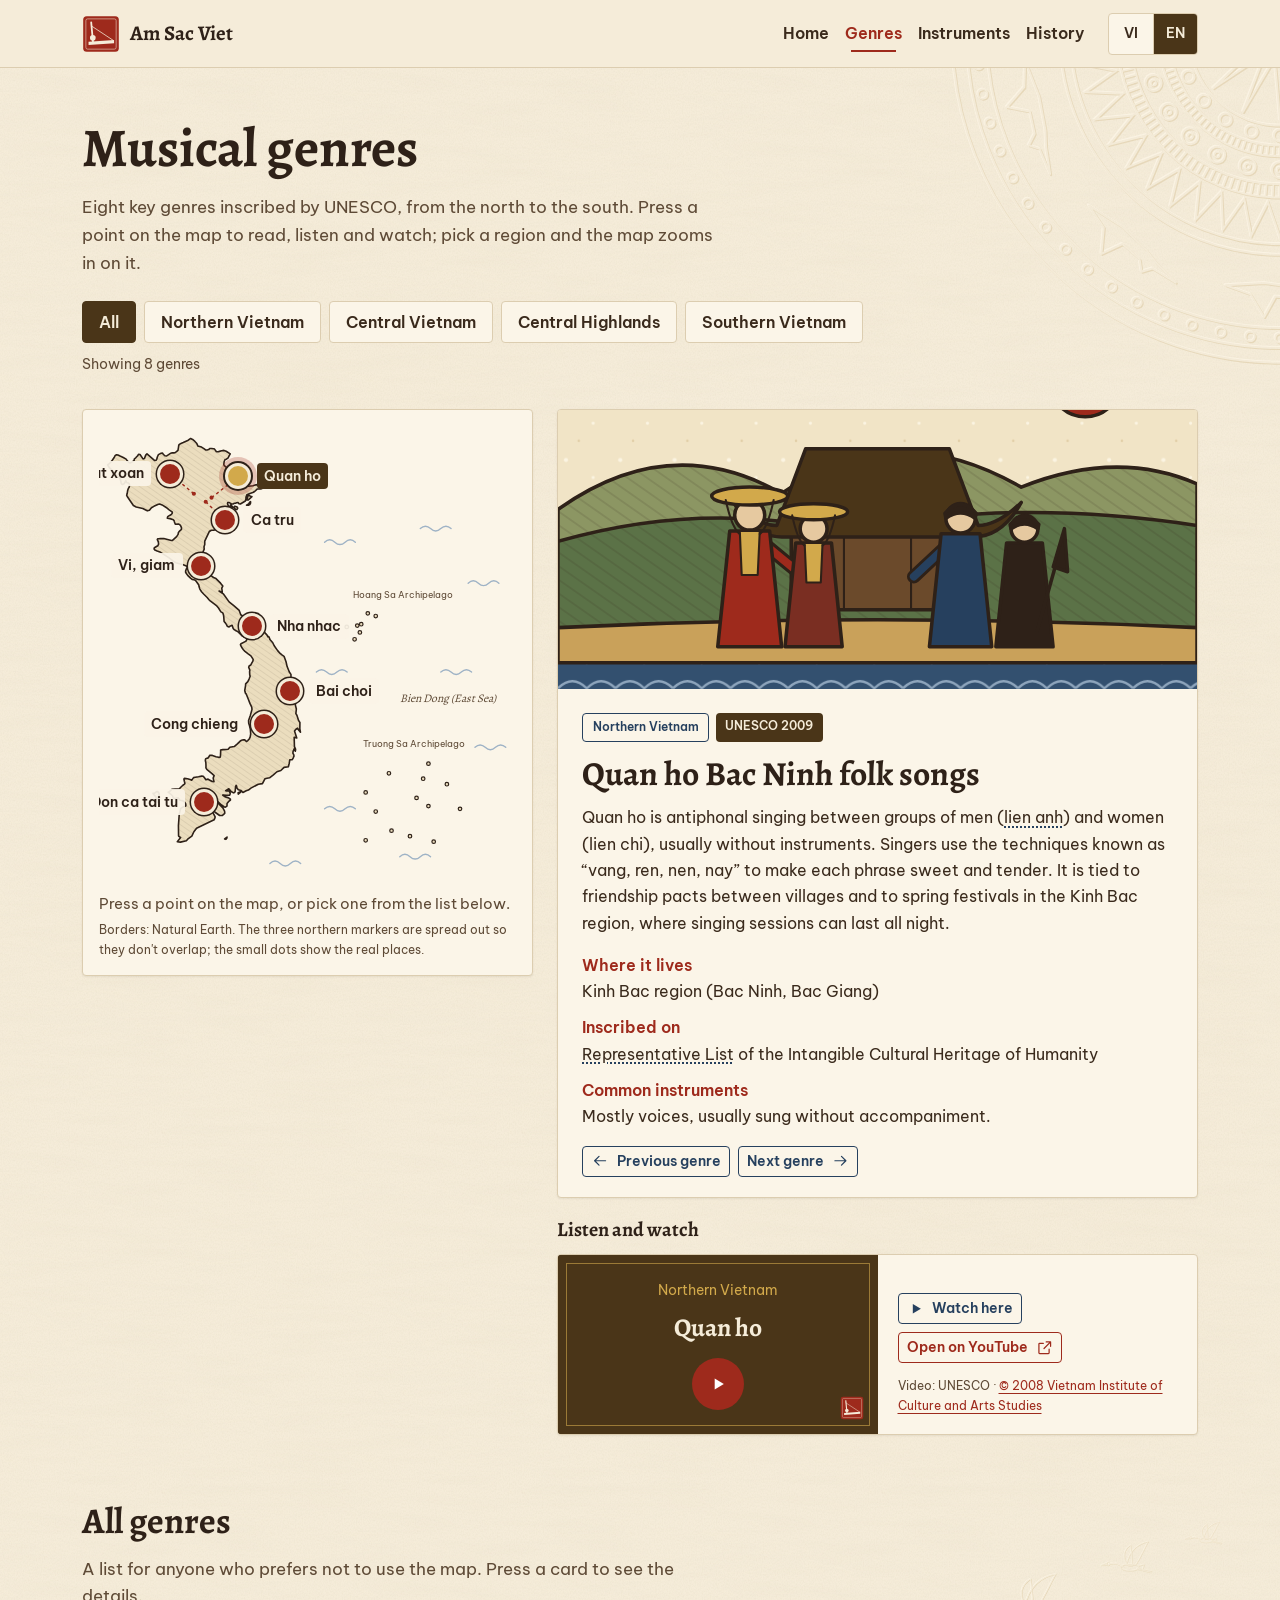
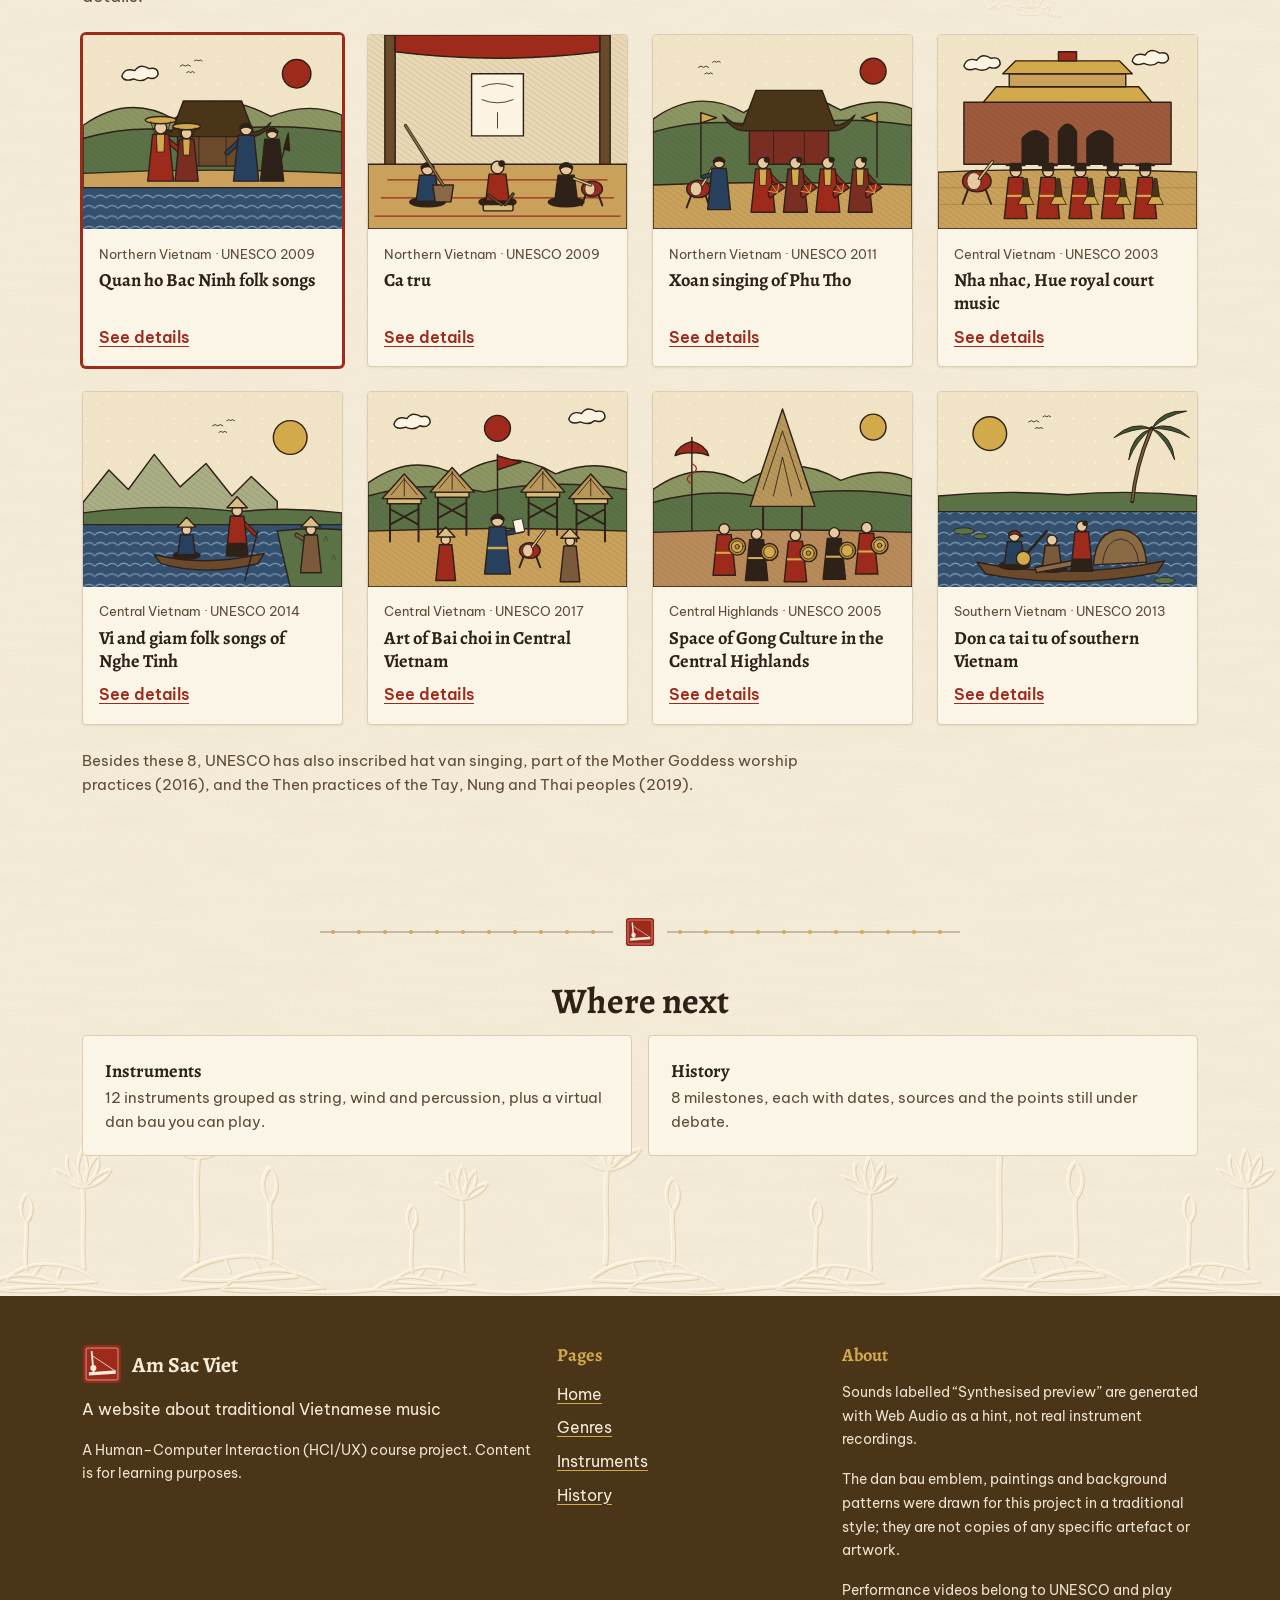
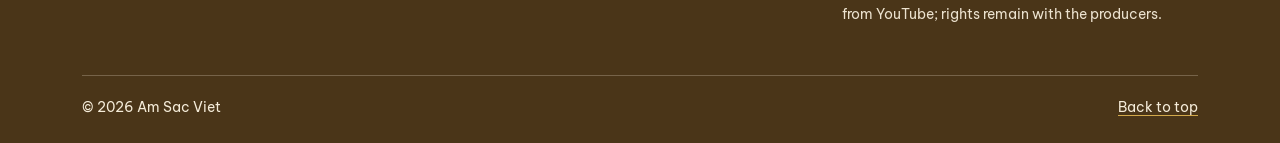
==== Website-AmSacViet/genres.html @ 3f8222dd "Chọn Âm Sắc Việt làm website chính thức - Website-AmSacViet/: 4 trang (Trang chủ, Loại hình, Nhạc cụ" ====
<!doctype html>
<html lang="vi">
<head>
  <meta charset="utf-8">
  <meta name="viewport" content="width=device-width, initial-scale=1">
  <title data-i18n="genres.meta.title">Loại hình âm nhạc | Âm Sắc Việt</title>
  <meta name="description" data-i18n-content="genres.meta.desc"
        content="Bản đồ 8 loại hình âm nhạc truyền thống Việt Nam được UNESCO ghi danh, kèm mô tả, âm thanh và video biểu diễn.">
  <link rel="icon" href="images/favicon.svg" type="image/svg+xml">

  <link rel="stylesheet" href="vendor/bootstrap/css/bootstrap.min.css">
  <link rel="stylesheet" href="css/style.css">
  <script>document.documentElement.className += " js";</script>

  <script defer src="vendor/bootstrap/js/bootstrap.bundle.min.js"></script>
  <script defer src="js/i18n.js"></script>
  <script defer src="js/data.js"></script>
  <script defer src="js/map-data.js"></script>
  <script defer src="js/common.js"></script>
  <script defer src="js/genres.js"></script>
</head>
<body data-page="genres" id="top">

  <div id="site-header"></div>

  <main id="main" tabindex="-1">

    <!-- Đầu trang -->
    <section class="page-head has-deco" aria-labelledby="genres-title">
      <!-- Hoa văn: vòng trống đồng lấp ló góc phải, ba con hạc bên trái -->
      <div class="sec-deco" aria-hidden="true">
        <img class="deco-drum deco-drum-head" src="images/motifs/vong-trong-dong.svg" alt="">
      </div>
      <div class="container">
        <h1 id="genres-title" class="page-title" data-i18n="genres.title">Các loại hình âm nhạc</h1>
        <p class="section-lead" data-i18n="genres.lead">Tám loại hình tiêu biểu đã được UNESCO ghi danh, từ Bắc Bộ vào Nam Bộ. Bấm vào một điểm trên bản đồ để đọc, nghe và xem biểu diễn; chọn một vùng để bản đồ phóng tới vùng đó.</p>

        <!-- Nút lọc theo vùng (genres.js gắn sự kiện) -->
        <div class="filter-bar" role="group" aria-label="Lọc theo vùng" data-i18n-aria-label="genres.filter.label">
          <button type="button" class="filter-btn" data-region="all" aria-pressed="true" data-i18n="genres.filter.all">Tất cả</button>
          <button type="button" class="filter-btn" data-region="north" aria-pressed="false" data-i18n="region.north">Bắc Bộ</button>
          <button type="button" class="filter-btn" data-region="central" aria-pressed="false" data-i18n="region.central">Trung Bộ</button>
          <button type="button" class="filter-btn" data-region="highlands" aria-pressed="false" data-i18n="region.highlands">Tây Nguyên</button>
          <button type="button" class="filter-btn" data-region="south" aria-pressed="false" data-i18n="region.south">Nam Bộ</button>
        </div>
        <p class="filter-count" id="filterCount" aria-live="polite"></p>
        <p class="visually-hidden" id="genreLive" aria-live="polite"></p>
      </div>
    </section>

    <!-- Bản đồ + khung chi tiết -->
    <section class="section pt-0">
      <div class="container">
        <div class="row g-4 align-items-start">
          <div class="col-lg-5">
            <div class="asv-card map-card">
              <!-- genres.js vẽ bản đồ (SVG) và các nút đánh dấu vào đây -->
              <div class="map-wrap" id="mapWrap"></div>
              <p class="map-hint" data-i18n="genres.map.hint">Bấm vào một điểm trên bản đồ, hoặc chọn trong danh sách bên dưới.</p>
              <p class="map-source" data-i18n="genres.map.source">Đường biên: Natural Earth. Bản đồ minh họa, không đúng tỉ lệ ở các điểm đánh dấu phía Bắc.</p>
            </div>
          </div>
          <div class="col-lg-7">
            <!-- Khung chi tiết: đổi theo điểm đang chọn -->
            <article class="asv-card genre-panel" id="genrePanel" tabindex="-1"></article>
            <div class="genre-media" id="genreMedia"></div>
          </div>
        </div>
      </div>
    </section>

    <!-- Danh sách thẻ (cho người không dùng bản đồ) -->
    <section class="section pt-0 has-deco" aria-labelledby="list-title">
      <div class="sec-deco" aria-hidden="true">
        <img class="deco-hac deco-l1" src="images/motifs/hac.svg" alt="">
        <img class="deco-hac deco-l2" src="images/motifs/hac.svg" alt="">
        <img class="deco-hac deco-l3" src="images/motifs/hac.svg" alt="">
      </div>
      <div class="container">
        <h2 id="list-title" class="section-title" data-i18n="genres.list.title">Tất cả loại hình</h2>
        <p class="section-lead mb-4" data-i18n="genres.list.lead">Danh sách dành cho bạn không muốn dùng bản đồ. Bấm vào một thẻ để xem chi tiết.</p>
        <div class="row g-4" id="genreList"></div>
        <p class="genres-more" data-i18n="genres.more">Ngoài 8 loại hình này, UNESCO còn ghi danh hát văn trong Thực hành tín ngưỡng thờ Mẫu Tam phủ (2016) và Thực hành Then của người Tày, Nùng, Thái (2019).</p>
      </div>
    </section>

    <!-- Xem tiếp -->
    <section id="explore-next" data-next="instruments,history"></section>
  </main>

  <div id="site-footer"></div>

  <noscript>
    <p class="container py-3" style="color:#9E2A1C">Trang cần bật JavaScript để hiện bản đồ, phát âm thanh và đổi ngôn ngữ. / Please enable JavaScript to see the map, play sounds and switch languages.</p>
  </noscript>
</body>
</html>
---- Website-AmSacViet/css/style.css ----
/* style.css: Giao diện chung "Âm Sắc Việt"
   Nạp SAU bootstrap.min.css để ghi đè biến của Bootstrap.
   Mục lục: 1 Font · 2 Biến màu · 3 Nền tảng · 4 Nút · 5 Navbar
            6 Biểu tượng đàn bầu · 7 Khối chung · 8 Trang chủ · 9 Footer
            10 Trình phát & thông báo · 11 Ô giữ chỗ ảnh · 11b Màn hình chào
            11c Thẻ video · 12 Chuyển động */

/* Font (file trong fonts/, có font dự phòng) */
@font-face {
  font-family: "Be Vietnam Pro";
  src: url("../fonts/BeVietnamPro-Regular.ttf") format("truetype");
  font-weight: 400;
  font-style: normal;
  font-display: swap;
}
@font-face {
  font-family: "Be Vietnam Pro";
  src: url("../fonts/BeVietnamPro-SemiBold.ttf") format("truetype");
  font-weight: 600;
  font-style: normal;
  font-display: swap;
}
@font-face {
  font-family: "Alegreya";
  src: url("../fonts/Alegreya-Variable.ttf") format("truetype");
  font-weight: 400 900;
  font-style: normal;
  font-display: swap;
}

/* Biến màu & biến Bootstrap */
:root {
  /* Bảng màu dự án */
  --asv-paper: #F5ECD9;     /* nền giấy dó */
  --asv-card: #FBF5E8;      /* nền thẻ */
  --asv-text: #3A2A1C;      /* chữ nâu */
  --asv-heading: #2E2118;   /* tiêu đề */
  --asv-son: #9E2A1C;       /* nhấn đỏ son */
  --asv-gold: #D2A94B;      /* vàng đồng, chỉ dùng trang trí hoặc chữ trên nền tối */
  --asv-drum: #4A3518;      /* nâu trống */
  --asv-cham: #26405E;      /* phụ xanh chàm */
  --asv-border: #DCCDB0;    /* viền */
  --asv-muted: #5E4A36;     /* chữ phụ (tương phản 7:1 trên nền giấy) */
  --asv-son-dark: #7F2116;  /* đỏ son khi rê chuột */

  --asv-font-body: "Be Vietnam Pro", "Segoe UI", Roboto, Arial, sans-serif;
  --asv-font-heading: "Alegreya", Georgia, "Times New Roman", serif;
  --asv-radius: 4px;
  --asv-shadow: 0 1px 2px rgba(46, 33, 24, 0.08);

  /* Ghi đè biến Bootstrap 5.3 */
  --bs-body-bg: var(--asv-paper);
  --bs-body-color: var(--asv-text);
  --bs-body-font-family: var(--asv-font-body);
  --bs-body-line-height: 1.65;
  --bs-heading-color: var(--asv-heading);
  --bs-emphasis-color: var(--asv-heading);
  --bs-secondary-color: var(--asv-muted);
  --bs-link-color: var(--asv-son);
  --bs-link-color-rgb: 158, 42, 28;
  --bs-link-hover-color: var(--asv-son-dark);
  --bs-link-hover-color-rgb: 127, 33, 22;
  --bs-border-color: var(--asv-border);
  --bs-border-radius: var(--asv-radius);
  --bs-border-radius-sm: var(--asv-radius);
  --bs-border-radius-lg: var(--asv-radius);
  --bs-focus-ring-color: rgba(38, 64, 94, 0.45);
}

/* Nền tảng */
body {
  /* Nền giấy dó: màu giấy + vân sợi rất nhạt (images/motifs/giay-do.svg) */
  background: var(--asv-paper) url("../images/motifs/giay-do.svg") repeat;
  color: var(--asv-text);
  font-family: var(--asv-font-body);
  -webkit-font-smoothing: antialiased;
}

/* Nền be điểm xuyết họa tiết chạm nổi (hạc, sen, nốt nhạc, đàn) cho các trang con.
   Dùng: <body class="page-motif"> cho các trang con. Trang chủ có hoa văn riêng (mục 11d). */
.page-motif {
  background-color: var(--asv-paper);
  background-image: url("../images/motifs/hoa-van-nen.svg"), url("../images/motifs/giay-do.svg");
  background-size: 560px 560px, auto;
  background-repeat: repeat;
}

h1, h2, h3, h4, .display-title, .section-title {
  text-wrap: balance; /* chia dòng tiêu đề cho đều, tránh một chữ rơi xuống dòng riêng */
  font-family: var(--asv-font-heading);
  color: var(--asv-heading);
  font-weight: 700;
  line-height: 1.2;
}

a { color: var(--asv-son); text-underline-offset: 3px; }
a:hover { color: var(--asv-son-dark); }

/* Viền focus rõ ràng cho người dùng bàn phím */
:focus-visible {
  outline: 3px solid var(--asv-cham);
  outline-offset: 3px;
  box-shadow: none;
}

main:focus { outline: none; }

.skip-link {
  position: absolute;
  left: 16px;
  top: -60px;
  z-index: 2000;
  background: var(--asv-cham);
  color: #fff;
  padding: 10px 16px;
  border-radius: var(--asv-radius);
  text-decoration: none;
  transition: top 0.15s;
}
.skip-link:focus { top: 12px; color: #fff; }

.icon { width: 1.25em; height: 1.25em; flex: none; vertical-align: -0.25em; }

/* Đánh dấu chỗ cần kiểm chứng (tắt bằng showVerifyMarks trong data.js) */
mark.verify {
  background: #FFE08A;
  color: #3A2A1C;
  padding: 0 4px;
  border-radius: 2px;
  font-size: 0.85em;
  white-space: nowrap;
}

/* Nút */
.btn {
  --bs-btn-border-radius: var(--asv-radius);
  --bs-btn-font-weight: 600;
  display: inline-flex;
  align-items: center;
  justify-content: center;
  gap: 0.5rem;
}
.btn-son {
  --bs-btn-color: #fff;
  --bs-btn-bg: var(--asv-son);
  --bs-btn-border-color: var(--asv-son);
  --bs-btn-hover-color: #fff;
  --bs-btn-hover-bg: var(--asv-son-dark);
  --bs-btn-hover-border-color: var(--asv-son-dark);
  --bs-btn-active-color: #fff;
  --bs-btn-active-bg: var(--asv-son-dark);
  --bs-btn-active-border-color: var(--asv-son-dark);
  --bs-btn-focus-shadow-rgb: 38, 64, 94;
}
.btn-outline-son {
  --bs-btn-color: var(--asv-son);
  --bs-btn-bg: transparent;
  --bs-btn-border-color: var(--asv-son);
  --bs-btn-hover-color: #fff;
  --bs-btn-hover-bg: var(--asv-son);
  --bs-btn-hover-border-color: var(--asv-son);
  --bs-btn-active-color: #fff;
  --bs-btn-active-bg: var(--asv-son-dark);
  --bs-btn-active-border-color: var(--asv-son-dark);
}
.btn-outline-cham {
  --bs-btn-color: var(--asv-cham);
  --bs-btn-bg: transparent;
  --bs-btn-border-color: var(--asv-cham);
  --bs-btn-hover-color: #fff;
  --bs-btn-hover-bg: var(--asv-cham);
  --bs-btn-hover-border-color: var(--asv-cham);
  --bs-btn-active-color: #fff;
  --bs-btn-active-bg: var(--asv-cham);
  --bs-btn-active-border-color: var(--asv-cham);
}
/* Nút vàng đồng trên nền nâu trống (tương phản 5.2:1) */
.btn-gold {
  --bs-btn-color: var(--asv-drum);
  --bs-btn-bg: var(--asv-gold);
  --bs-btn-border-color: var(--asv-gold);
  --bs-btn-hover-color: var(--asv-heading);
  --bs-btn-hover-bg: #E0BC66;
  --bs-btn-hover-border-color: #E0BC66;
  --bs-btn-active-color: var(--asv-heading);
  --bs-btn-active-bg: #E0BC66;
  --bs-btn-active-border-color: #E0BC66;
}
.btn-play.is-playing {
  --bs-btn-bg: var(--asv-cham);
  --bs-btn-border-color: var(--asv-cham);
  --bs-btn-hover-bg: #1D3249;
  --bs-btn-hover-border-color: #1D3249;
}
.btn-play-icon { display: inline-flex; }

/* Navbar */
/* Thanh menu đi theo khi cuộn: sticky đặt trên div bọc ngoài (#site-header) vì nó là con trực tiếp của <body> */
#site-header { position: sticky; top: 0; z-index: 1030; }
.site-header {
  background: var(--asv-paper);
  border-bottom: 1px solid var(--asv-border);
}
/* Nhảy tới #id (ví dụ #dan-bau-ao) thì chừa chỗ cho thanh menu, không bị che mất tiêu đề */
html { scroll-padding-top: 84px; }
.site-nav { padding: 0.6rem 0; }

.brand {
  display: inline-flex;
  align-items: center;
  gap: 0.6rem;
  color: var(--asv-heading);
  font-family: var(--asv-font-heading);
  font-weight: 700;
  font-size: 1.3rem;
  text-decoration: none;
  margin-right: auto;
}
.brand:hover { color: var(--asv-son); }
.brand .mt-logo { width: 38px; height: 38px; }

.site-nav .nav-link {
  position: relative;
  color: var(--asv-text);
  font-weight: 600;
  padding: 0.5rem 0.85rem;
}
.site-nav .nav-link:hover { color: var(--asv-son); }
.site-nav .nav-link.active { color: var(--asv-son); }
/* Gạch chân đỏ son cho mục đang xem */
.site-nav .nav-link.active::after {
  content: "";
  position: absolute;
  left: 0.85rem;
  right: 0.85rem;
  bottom: 0.2rem;
  height: 2px;
  background: var(--asv-son);
}

.navbar-toggler {
  border: 1px solid var(--asv-border);
  border-radius: var(--asv-radius);
  padding: 0.4rem 0.55rem;
  margin-left: 0.5rem;
}
.navbar-toggler:focus { box-shadow: none; }

/* Nút VI/EN, luôn hiện cả trên điện thoại */
.lang-switch {
  display: inline-flex;
  border: 1px solid var(--asv-border);
  border-radius: var(--asv-radius);
  overflow: hidden;
  background: var(--asv-card);
}
.lang-btn {
  border: 0;
  background: transparent;
  color: var(--asv-text);
  font-weight: 600;
  font-size: 0.85rem;
  min-width: 44px;
  min-height: 40px;
  padding: 0 0.6rem;
}
.lang-btn + .lang-btn { border-left: 1px solid var(--asv-border); }
.lang-btn:hover { color: var(--asv-son); }
.lang-btn.is-active { background: var(--asv-drum); color: var(--asv-paper); }

@media (max-width: 991.98px) {
  .site-nav .navbar-collapse { padding: 0.5rem 0 0.25rem; }
  .site-nav .nav-link { padding: 0.65rem 0.25rem; }
  .site-nav .nav-link.active::after { left: 0.25rem; right: auto; width: 2.5rem; }
}

/* Biểu tượng đàn bầu (con dấu đỏ son) */
.mt-svg { display: block; overflow: visible; }
.mt-seal { fill: var(--asv-son); }
.mt-seal-line { fill: none; stroke: var(--asv-paper); stroke-width: 1.2; opacity: 0.75; }
.mt-paper { fill: var(--asv-paper); }
.mt-paper-line { fill: none; stroke: var(--asv-paper); stroke-width: 3; stroke-linecap: round; }
.mt-paper-thin { fill: none; stroke: var(--asv-paper); stroke-width: 1.3; stroke-linecap: round; }

/* Dải phân cách: dây đàn có điểm nút + con dấu */
.mt-divider {
  display: flex;
  align-items: center;
  gap: 12px;
  margin: 0 auto 2rem;
  max-width: 640px;
}
.mt-band { flex: 1; height: 14px; }
.mt-line { stroke: var(--asv-drum); stroke-width: 1.2; opacity: 0.45; }
.mt-dot { fill: var(--asv-gold); }
.mt-divider-mark .mt-logo { width: 30px; height: 30px; }

/* Biểu tượng tải: sợi dây rung */
.mt-loader { width: 22px; height: 22px; }
.mt-wave {
  fill: none;
  stroke: var(--asv-gold);
  stroke-width: 2.5;
  stroke-linecap: round;
  transform-box: fill-box;
  transform-origin: center;
  animation: asv-string 0.35s ease-in-out infinite alternate;
}

/* Khối chung */
.section { padding: 4rem 0; }
.section-sm { padding: 2.5rem 0; }

.section-title { font-size: clamp(1.6rem, 3.2vw, 2.25rem); margin-bottom: 0.75rem; }
.section-lead { color: var(--asv-muted); max-width: 40rem; font-size: 1.05rem; }

.asv-card {
  background: var(--asv-card);
  border: 1px solid var(--asv-border);
  border-radius: var(--asv-radius);
  box-shadow: var(--asv-shadow);
}

.badge-family {
  display: inline-block;
  font-size: 0.78rem;
  font-weight: 600;
  padding: 0.2rem 0.6rem;
  border-radius: var(--asv-radius);
  border: 1px solid var(--asv-cham);
  color: var(--asv-cham);
  background: transparent;
}

/* "Xem tiếp" */
.explore-next { padding: 3.5rem 0 4.5rem; }
.next-card {
  display: flex;
  align-items: center;
  gap: 1rem;
  height: 100%;
  padding: 1.25rem 1.4rem;
  background: var(--asv-card);
  border: 1px solid var(--asv-border);
  border-radius: var(--asv-radius);
  color: var(--asv-text);
  text-decoration: none;
  transition: border-color 0.2s, transform 0.2s;
}
.next-card:hover { border-color: var(--asv-son); color: var(--asv-text); }
.next-text { flex: 1; display: flex; flex-direction: column; }
.next-title { font-family: var(--asv-font-heading); font-weight: 700; font-size: 1.15rem; color: var(--asv-heading); }
.next-desc { font-size: 0.92rem; color: var(--asv-muted); }

/* Trang chủ */
/* Hero: bình phong 3 bức tranh → mặt trống chồng lên mép dưới → tiêu đề */
.hero {
  position: relative;
  padding: 2rem 0 clamp(5.5rem, 10vw, 9rem);
  overflow: hidden;
}
.hero-screen {
  display: grid;
  grid-template-columns: repeat(3, 1fr);
  gap: 12px;
}
/* Mỗi tấm tranh có khung gỗ nâu và một đường chỉ vàng bên trong */
.screen-panel {
  position: relative;
  display: flex;
  flex-direction: column;
  margin: 0;
  background: var(--asv-drum);
  border: 6px solid var(--asv-drum);
  border-radius: var(--asv-radius);
}
.screen-panel img {
  display: block;
  width: 100%;
  height: clamp(180px, 24vw, 300px);
  object-fit: cover;
  outline: 1px solid rgba(210, 169, 75, 0.75); /* đường chỉ vàng bên trong khung */
  outline-offset: -5px;
}
/* Bảng tên trên khung tranh: chữ vàng đồng trên nền nâu (5.2:1) */
.screen-panel figcaption {
  order: -1;
  display: flex;
  flex-direction: column;
  align-items: center;
  padding: 0.25rem 0.5rem 0.4rem;
  line-height: 1.3;
  text-align: center;
  min-width: 0;
}
.screen-region {
  font-family: var(--asv-font-heading);
  font-weight: 700;
  font-size: 1.05rem;
  color: var(--asv-gold);
}
.screen-cap { display: flex; flex-direction: column; align-items: center; text-decoration: none; color: inherit; }
.screen-cap:hover .screen-sub, .screen-cap:focus-visible .screen-sub { text-decoration: underline; text-underline-offset: 3px; }
.screen-cap:focus-visible { outline: 3px solid var(--asv-gold); outline-offset: 2px; }
.screen-play {
  position: relative;
  display: block;
  width: 100%;
  padding: 0;
  border: 0;
  background: none;
  cursor: pointer;
}
.screen-play:focus-visible { outline: 3px solid var(--asv-gold); outline-offset: -3px; }
/* Nhãn "Nghe / Dừng" ở góc tranh (common.js tự đổi chữ và biểu tượng theo trình phát) */
.screen-play-badge {
  position: absolute;
  right: 10px;
  bottom: 10px;
  display: inline-flex;
  align-items: center;
  gap: 0.35rem;
  padding: 0.3rem 0.7rem;
  border-radius: var(--asv-radius);
  background: rgba(46, 33, 24, 0.88);
  color: var(--asv-paper);
  font-weight: 600;
  font-size: 0.9rem;
}
.screen-play:hover .screen-play-badge { background: var(--asv-son); }
.screen-play.is-playing .screen-play-badge { background: var(--asv-son); }
.screen-panel:has(.screen-play.is-playing) { box-shadow: 0 0 0 3px var(--asv-son); }
/* Một dòng, quá dài thì cắt bằng "…" để ba khung luôn cao bằng nhau */
.screen-sub {
  max-width: 100%;
  font-size: 0.85rem;
  color: var(--asv-paper);
  white-space: nowrap;
  overflow: hidden;
  text-overflow: ellipsis;
}
@media (max-width: 767.98px) {
  .screen-sub { display: none; } /* màn hình hẹp: chỉ giữ tên miền */
}

.hero-text { text-align: center; margin: 0 auto 1.75rem; }
.hero .display-title { font-size: clamp(2.2rem, 5.2vw, 3.6rem); margin-bottom: 0.75rem; }
.hero .lead { font-size: 1.12rem; color: var(--asv-muted); max-width: 36rem; margin: 0 auto 1.5rem; }
.screen-hint { text-align: center; margin: 0 0 0.75rem; font-size: 0.92rem; color: var(--asv-muted); }

/* Cây đàn bầu nằm ngang ngay dưới bình phong tranh */
.bau-stage {
  position: relative;
  z-index: 2;
  margin-top: 1.5rem;
  text-align: center;
}
.bau-btn {
  display: block;
  width: 100%;
  padding: 0;
  border: 0;
  background: transparent;
  border-radius: var(--asv-radius);
  cursor: pointer;
}
.bau-btn:focus-visible { outline-offset: 4px; }
.bau-art, .bau-svg { display: block; width: 100%; height: auto; overflow: visible; }
.bau-body { fill: var(--asv-drum); stroke: var(--asv-heading); stroke-width: 2.5; stroke-linejoin: round; }
.bau-top { fill: #8A6A44; stroke: var(--asv-heading); stroke-width: 1.5; stroke-linejoin: round; }
.bau-inlay { fill: none; stroke: var(--asv-gold); stroke-width: 2.5; stroke-dasharray: 1 12; stroke-linecap: round; }
.bau-node { fill: var(--asv-gold); stroke: var(--asv-heading); stroke-width: 1; }
.bau-rod-out { fill: none; stroke: var(--asv-heading); stroke-width: 10; stroke-linecap: round; }
.bau-rod { fill: none; stroke: #D9BE84; stroke-width: 5.5; stroke-linecap: round; }
.bau-knob { fill: #D9BE84; stroke: var(--asv-heading); stroke-width: 2; }
.bau-gourd { fill: var(--asv-gold); stroke: var(--asv-heading); stroke-width: 2.5; }
.bau-peg { fill: #8A6A44; stroke: var(--asv-heading); stroke-width: 2; }
.bau-crank { fill: none; stroke: var(--asv-heading); stroke-width: 3; stroke-linecap: round; stroke-linejoin: round; }
/* Dây đàn: giữ độ dày cố định trên mọi màn hình; viền sáng để nổi trên nền tranh */
.bau-string-halo { fill: none; stroke: var(--asv-paper); stroke-width: 6px; vector-effect: non-scaling-stroke; }
.bau-string { fill: none; stroke: var(--asv-heading); stroke-width: 2px; vector-effect: non-scaling-stroke; transition: stroke 0.15s; }
.bau-btn:hover .bau-string, .bau-btn:focus-visible .bau-string { stroke: var(--asv-son); }
/* Vòng tròn ở điểm nút khi gảy */
.bau-touch { fill: none; stroke: var(--asv-son); stroke-width: 3; opacity: 0; }
.bau-touch.is-on { animation: asv-touch 0.9s ease-out forwards; }

.bau-hint {
  margin: 0.6rem 0 0;
  color: var(--asv-muted);
  font-size: 0.95rem;
  display: inline-flex;
  flex-wrap: wrap;
  justify-content: center;
  align-items: center;
  gap: 0.4rem;
}
.bau-hint .icon { color: var(--asv-son); }
.bau-status { color: var(--asv-son); font-weight: 600; }

/* Ba thẻ lớn */
.path-card {
  position: relative;
  height: 100%;
  padding: 2rem 1.75rem 1.75rem;
  display: flex;
  flex-direction: column;
  transition: border-color 0.2s;
}
.path-card:hover, .path-card:focus-within { border-color: var(--asv-son); }
.path-card h3 { font-size: 1.5rem; margin-bottom: 0.5rem; }
.path-card p { color: var(--asv-muted); flex: 1; }
.path-card .path-more {
  flex: none;
  margin: 0;
  font-weight: 600;
  color: var(--asv-son);
  text-decoration: underline;
  text-underline-offset: 3px;
}
/* Cả thẻ bấm được nhờ ::after của link tiêu đề */
.card-link { color: inherit; text-decoration: none; }
.card-link::after { content: ""; position: absolute; inset: 0; }
.card-link:focus-visible { outline: none; }
.path-card:has(.card-link:focus-visible) { outline: 3px solid var(--asv-cham); outline-offset: 3px; }

/* Nghe thử một nhạc cụ */
.today-card { overflow: hidden; }
.today-card .media-frame { height: 100%; min-height: 260px; }
.today-body { padding: 2rem; }
.today-name { font-size: clamp(1.8rem, 4vw, 2.5rem); margin-bottom: 0.25rem; }
.today-gloss { color: var(--asv-muted); font-style: italic; margin-bottom: 0.75rem; }
.today-facts { margin: 1.25rem 0 1.5rem; }
.today-facts dt { font-weight: 600; color: var(--asv-son); }
.today-facts dd { margin-bottom: 0.75rem; }
#todayListen { display: contents; } /* để nút Nghe xếp hàng như các nút khác */

/* Dải mời (nền nâu trống, chữ giấy dó/vàng đồng) */
.cta-band {
  background: var(--asv-drum);
  color: var(--asv-paper);
  border-radius: var(--asv-radius);
  padding: 2.5rem 2rem;
  position: relative;
  overflow: hidden;
}
.cta-band h2 { color: var(--asv-paper); font-size: clamp(1.6rem, 3.5vw, 2.3rem); }
.cta-band p { color: var(--asv-paper); max-width: 34rem; }
.cta-band :focus-visible { outline-color: var(--asv-gold); }

/* Footer */
.site-footer {
  background: var(--asv-drum);
  color: var(--asv-paper);
  padding: 3rem 0 1.5rem;
  margin-top: 0;
}
.site-footer p { color: var(--asv-paper); }
.footer-brand {
  display: flex;
  align-items: center;
  gap: 0.6rem;
  font-family: var(--asv-font-heading);
  font-size: 1.35rem;
  font-weight: 700;
  margin-bottom: 0.75rem;
}
.footer-brand .mt-logo { width: 40px; height: 40px; }
.footer-title {
  font-family: var(--asv-font-heading);
  font-size: 1.15rem;
  font-weight: 700;
  color: var(--asv-gold);
  margin-bottom: 0.9rem;
}
.footer-links { list-style: none; padding: 0; margin: 0; }
.footer-links li { margin-bottom: 0.45rem; }
.site-footer a { color: var(--asv-paper); text-decoration-color: var(--asv-gold); }
.site-footer a:hover { color: var(--asv-gold); }
.site-footer :focus-visible { outline-color: var(--asv-gold); }
.footer-small { font-size: 0.9rem; opacity: 0.95; }
.footer-bottom {
  margin-top: 2rem;
  padding-top: 1.25rem;
  border-top: 1px solid rgba(245, 236, 217, 0.25);
  display: flex;
  flex-wrap: wrap;
  justify-content: space-between;
  gap: 0.5rem;
  font-size: 0.88rem;
}
body.has-player .site-footer { padding-bottom: 6rem; }

/* Trình phát & thông báo */
.player-bar {
  position: fixed;
  left: 0;
  right: 0;
  bottom: 0;
  z-index: 1040;
  background: var(--asv-heading);
  color: var(--asv-paper);
  border-top: 3px solid var(--asv-gold);
  padding: 0.65rem 0;
}
.player-bar[hidden] { display: none; }
.player-inner { display: flex; align-items: center; gap: 0.85rem; }
.player-status { display: inline-flex; width: 24px; justify-content: center; }
.player-text { flex: 1; min-width: 0; display: flex; flex-direction: column; line-height: 1.3; }
.player-title { font-weight: 600; white-space: nowrap; overflow: hidden; text-overflow: ellipsis; }
.player-source { font-size: 0.8rem; color: var(--asv-gold); }
.player-stop { flex: none; min-height: 40px; }
.player-bar :focus-visible { outline-color: var(--asv-gold); }

/* Cột sóng âm nhỏ khi đang phát */
.eq { display: inline-flex; align-items: flex-end; gap: 3px; height: 18px; }
.eq i { display: block; width: 4px; background: var(--asv-gold); animation: asv-eq 0.9s ease-in-out infinite; }
.eq i:nth-child(2) { animation-delay: 0.2s; }
.eq i:nth-child(3) { animation-delay: 0.4s; }

/* Thông báo nhỏ (ví dụ: "Sẽ có trong bản hoàn chỉnh") */
.asv-toast {
  position: fixed;
  left: 50%;
  bottom: 1.25rem;
  z-index: 1060;
  max-width: calc(100% - 32px);
  transform: translate(-50%, 150%);
  background: var(--asv-cham);
  color: #fff;
  padding: 0.8rem 1.2rem;
  border-radius: var(--asv-radius);
  box-shadow: 0 6px 20px rgba(46, 33, 24, 0.25);
  font-weight: 600;
  text-align: center;
  opacity: 0;
  transition: transform 0.25s, opacity 0.25s;
  pointer-events: none;
}
.asv-toast.is-visible { transform: translate(-50%, 0); opacity: 1; pointer-events: auto; cursor: pointer; }
body.has-player .asv-toast { bottom: 5.5rem; }

/* Ô giữ chỗ ảnh */
.media-frame {
  position: relative;
  background: var(--asv-paper);
  overflow: hidden;
}
.media-frame img { width: 100%; height: 100%; object-fit: cover; display: block; }
/* Hình vẽ nhạc cụ: hiện trọn, nền trùng màu giấy điệp của hình */
.media-frame.is-art { background: #F1E4C6; }
.media-frame.is-art img { object-fit: contain; }
.media-ph {
  height: 100%;
  min-height: inherit;
  display: flex;
  flex-direction: column;
  align-items: center;
  justify-content: center;
  gap: 0.5rem;
  padding: 1.5rem;
  text-align: center;
  background-color: var(--asv-paper);
  border: 1px dashed var(--asv-border);
}
.media-ph-motif .mt-logo { width: 64px; height: 64px; opacity: 0.85; }
.media-ph-name { font-family: var(--asv-font-heading); font-size: 1.35rem; font-weight: 700; color: var(--asv-heading); }
.media-ph-note { font-size: 0.85rem; color: var(--asv-muted); }

/* Màn hình chào
   Chỉ hiện khi có JavaScript (class "js" trên <html>) và chưa qua trong phiên này. */
.welcome { display: none; }
.js .welcome {
  position: fixed;
  inset: 0;
  z-index: 2000;
  display: flex;
  align-items: center;
  justify-content: center;
  padding: 24px 16px;
  text-align: center;
  overflow: hidden;
  transition: transform 0.8s cubic-bezier(0.7, 0, 0.2, 1);
}
.js.skip-welcome .welcome { display: none; }
.welcome { background: var(--asv-paper) url("../images/motifs/giay-do.svg") repeat; }
.welcome-drum {
  --drum: clamp(480px, 70vw, 1000px);
  position: absolute;
  width: var(--drum);
  height: var(--drum);
  top: calc(var(--drum) * -0.5);
  right: calc(var(--drum) * -0.5);
  opacity: 0.7;
  pointer-events: none;
}
.welcome.is-leaving { transform: translateY(-100%); }
body.welcome-open { overflow: hidden; }
.welcome-inner {
  position: relative;
  z-index: 1;
  max-width: 34rem;
  display: flex;
  flex-direction: column;
  align-items: center;
  gap: 1rem;
}
.welcome-logo .mt-logo { width: clamp(96px, 18vw, 136px); height: auto; }
.welcome-title { font-size: clamp(2.6rem, 8vw, 4.6rem); margin: 0.25rem 0 0; }
.welcome-tagline { color: var(--asv-muted); font-size: 1.1rem; margin: 0; }
.welcome-enter { margin-top: 0.5rem; min-width: 220px; }
.welcome-hint {
  display: inline-flex;
  align-items: center;
  gap: 0.4rem;
  margin: 0;
  color: var(--asv-muted);
  font-size: 0.9rem;
}
.welcome-hint .icon { color: var(--asv-son); animation: asv-bob 1.6s ease-in-out infinite; }
/* Sợi dây đàn rung nhẹ chạy ngang màn hình */
.welcome-string { position: absolute; left: 0; bottom: 16%; width: 100%; height: 40px; }
.welcome-string path {
  fill: none;
  stroke: var(--asv-drum);
  stroke-width: 1.5px;
  vector-effect: non-scaling-stroke;
  opacity: 0.45;
}

/* Thẻ video biểu diễn */
.video-card { height: 100%; display: flex; flex-direction: column; overflow: hidden; }
.video-frame { position: relative; aspect-ratio: 16 / 9; background: var(--asv-drum); }
.video-frame iframe { position: absolute; inset: 0; width: 100%; height: 100%; border: 0; }
/* Ảnh bìa tự vẽ (không tải ảnh từ YouTube trước khi người dùng bấm) */
.video-poster {
  position: absolute;
  inset: 0;
  display: flex;
  flex-direction: column;
  align-items: center;
  justify-content: center;
  gap: 0.3rem;
  width: 100%;
  padding: 1rem;
  border: 0;
  background: var(--asv-drum);
  color: var(--asv-paper);
  text-decoration: none;
  cursor: pointer;
}
.video-poster::before {
  content: "";
  position: absolute;
  inset: 8px;
  border: 1px solid rgba(210, 169, 75, 0.6);
  pointer-events: none;
}
.video-poster:hover { color: var(--asv-paper); }
.video-poster:focus-visible { outline: 3px solid var(--asv-gold); outline-offset: -6px; }
.video-poster-region { font-size: 0.9rem; color: var(--asv-gold); }
.video-poster-name { font-family: var(--asv-font-heading); font-size: 1.6rem; font-weight: 700; }
.video-poster-play {
  display: inline-flex;
  align-items: center;
  justify-content: center;
  width: 52px;
  height: 52px;
  margin-top: 0.25rem;
  border-radius: 50%;
  background: var(--asv-son);
  color: #fff;
  transition: transform 0.2s;
}
.video-poster:hover .video-poster-play { transform: scale(1.08); }
.video-poster-seal { position: absolute; right: 14px; bottom: 14px; }
.video-poster-seal .mt-logo { width: 24px; height: 24px; }
.video-body { display: flex; flex-direction: column; flex: 1; padding: 1.25rem 1.25rem 1.1rem; }
.video-title { font-size: 1.2rem; margin-bottom: 0.25rem; }
.video-meta { color: var(--asv-muted); font-size: 0.88rem; margin-bottom: 0.9rem; }
.video-actions { display: flex; flex-wrap: wrap; gap: 0.5rem; margin-top: auto; }
.video-credit { margin: 0.8rem 0 0; font-size: 0.78rem; color: var(--asv-muted); }
.video-file-note {
  max-width: 48rem;
  padding: 0.7rem 1rem;
  background: var(--asv-card);
  border: 1px solid var(--asv-border);
  border-left: 3px solid var(--asv-cham);
  border-radius: var(--asv-radius);
  font-size: 0.92rem;
}

/* Hoa văn nền trang chủ
   Bố cục có chủ đích: vòng trống đồng lấp ló góc trên phải, đàn hạc bay theo một đường cong,
   dải sen ở chân hero. Mọi hình đều rỗng trong (chỉ có nét viền chạm nổi).
   Chạm nổi: mặt hình trùng màu nền #F5ECD9, chỉ có viền sáng #FFF8EA và viền tối #E2D1AE.
   Mặt nạ (mask) khoét các "lỗ" mờ dần sau tiêu đề, đoạn mô tả, nút bấm và cây đàn;
   home.js tính vị trí lỗ theo kích thước thật của các khối đó (biến --t-* và --b-*). */
.hero > .container { position: relative; z-index: 1; }
.hero-bg {
  --t-x: 50%; --t-y: 80%; --t-w: 40%; --t-h: 14%;   /* lỗ sau tiêu đề + mô tả + nút */
  --b-x: 50%; --b-y: 55%; --b-w: 60%; --b-h: 9%;    /* lỗ sau cây đàn và dòng gợi ý */
  position: absolute;
  inset: 0;
  z-index: 0;
  overflow: hidden;
  pointer-events: none;
  -webkit-mask-image:
    radial-gradient(ellipse var(--t-w) var(--t-h) at var(--t-x) var(--t-y), transparent 82%, #000 100%),
    radial-gradient(ellipse var(--b-w) var(--b-h) at var(--b-x) var(--b-y), transparent 82%, #000 100%);
  mask-image:
    radial-gradient(ellipse var(--t-w) var(--t-h) at var(--t-x) var(--t-y), transparent 82%, #000 100%),
    radial-gradient(ellipse var(--b-w) var(--b-h) at var(--b-x) var(--b-y), transparent 82%, #000 100%);
  -webkit-mask-composite: source-in;
  mask-composite: intersect;
}
.bg-layer { position: absolute; inset: 0; will-change: transform; }
.bg-far { opacity: 0.6; }   /* lớp xa: hình lớn, mờ hơn */
.bg-near { opacity: 0.95; } /* lớp gần: hình nhỏ, rõ hơn một chút */

/* Vòng trống đồng: tâm đặt ngay góc trên phải nên chỉ lộ một phần */
.bg-drum {
  --drum: clamp(560px, 72vw, 1120px);
  position: absolute;
  width: var(--drum);
  height: var(--drum);
  top: calc(var(--drum) * -0.5);
  right: calc(var(--drum) * -0.5);
}
/* Chuyển động nền duy nhất: vòng trống xoay rất chậm (một vòng 180 giây) */
.bg-drum-spin { animation: asv-spin 180s linear infinite; }

/* Đàn hạc: 6 con trên cùng một đường cong, bay lên phía vòng trống; to nhỏ khác nhau */
.bg-hac { position: absolute; height: auto; transform: translate(-50%, -50%); }
.bg-hac-3 { left: 78%; top: 84%; width: clamp(48px, 5vw, 76px); }
.bg-hac-1 { left: 84%; top: 77%; width: clamp(100px, 12vw, 190px); }  /* lớp xa */
.bg-hac-4 { left: 89%; top: 71%; width: clamp(46px, 4.6vw, 70px); }
.bg-hac-2 { left: 93%; top: 66%; width: clamp(80px, 8vw, 130px); }    /* lớp xa */
.bg-hac-5 { left: 96.5%; top: 62%; width: clamp(36px, 3.6vw, 54px); }
.bg-hac-6 { left: 99%; top: 59%; width: clamp(28px, 2.8vw, 42px); }

/* Dải sen ở chân hero */
.bg-sen {
  position: absolute;
  left: 0;
  bottom: 0;
  width: 100%;
  height: auto; /* giữ đúng tỉ lệ hình để không cắt mất hoa sen */
  min-width: 900px;
}

/* Gợn sóng nhạt khi chạm dây đàn (chạy một lần) */
.bg-ripple {
  position: absolute;
  left: 0;
  top: 0;
  width: 120px;
  height: 120px;
  margin: -60px 0 0 -60px;
  overflow: visible;
  opacity: 0;
}
.bg-ripple circle { fill: none; stroke: #E2D1AE; stroke-width: 1.5px; vector-effect: non-scaling-stroke; }
.bg-ripple.is-on { animation: asv-bg-ripple 2.4s ease-out forwards; }
@keyframes asv-bg-ripple {
  0% { transform: scale(0.3); opacity: 0.9; }
  100% { transform: scale(14); opacity: 0; }
}

@media (max-width: 575.98px) {
  .bg-hac-5, .bg-hac-6 { display: none; }
}

/* Hoa văn các phần bên dưới (trang chủ)
   Đặt ở khoảng trống hai bên và cạnh tiêu đề; thẻ nội dung có nền đặc nên che phần hoa văn phía sau.
   Đứng yên (chuyển động nền duy nhất vẫn là vòng trống ở hero). */
.has-deco { position: relative; overflow: hidden; }
.has-deco > .container { position: relative; z-index: 1; }
.sec-deco { position: absolute; inset: 0; z-index: 0; pointer-events: none; opacity: 0.85; }
.deco-hac { position: absolute; height: auto; transform: translate(-50%, -50%); }
/* "Bắt đầu từ đâu?": 3 hạc ở khoảng trống bên trái tiêu đề */
.deco-p1 { left: 9%; top: 15%; width: clamp(60px, 7vw, 110px); }
.deco-p2 { left: 17%; top: 9%; width: clamp(40px, 4.4vw, 68px); }
.deco-p3 { left: 23%; top: 5%; width: clamp(30px, 3vw, 46px); }
/* "Xem nghệ nhân biểu diễn": vòng trống lấp ló mép phải */
.deco-drum {
  --drum: clamp(520px, 52vw, 820px);
  position: absolute;
  width: var(--drum);
  height: var(--drum);
  top: calc(var(--drum) * -0.28);
  right: calc(var(--drum) * -0.5);
  opacity: 0.8;
}
/* "Nghe thử một nhạc cụ": đàn hạc nhỏ bên phải tiêu đề */
.deco-t1 { left: 72%; top: 7%; width: clamp(56px, 6vw, 96px); }
.deco-t2 { left: 81%; top: 4%; width: clamp(40px, 4.2vw, 66px); }
.deco-t3 { left: 88%; top: 2.5%; width: clamp(30px, 3vw, 46px); }
/* "Xem tiếp": dải sen ở cuối trang, ngay trên footer (mọi trang) */
.explore-next {
  padding-bottom: clamp(7rem, 11vw, 10rem);
  background: url("../images/motifs/dai-sen.svg") center bottom / max(100%, 900px) auto no-repeat;
}
@media (max-width: 767.98px) {
  .sec-deco { display: none; } /* màn hình hẹp không còn khoảng trống hai bên */
}

/* Trang loại hình (genres.html) */
.page-head { padding: 3rem 0 2rem; }
.page-title { font-size: clamp(2.2rem, 5vw, 3.4rem); margin-bottom: 0.75rem; }
.deco-drum-head { top: calc(var(--drum) * -0.55); }
.deco-l1 { left: 80%; top: 10%; width: clamp(56px, 6vw, 96px); }
.deco-l2 { left: 88%; top: 6%; width: clamp(40px, 4.2vw, 66px); }
.deco-l3 { left: 94%; top: 3.5%; width: clamp(30px, 3vw, 46px); }

/* Nút lọc vùng */
.filter-bar { display: flex; flex-wrap: wrap; gap: 0.5rem; margin-top: 1.5rem; }
.filter-btn {
  min-height: 42px;
  padding: 0.45rem 1rem;
  border: 1px solid var(--asv-border);
  border-radius: var(--asv-radius);
  background: var(--asv-card);
  color: var(--asv-text);
  font-weight: 600;
}
.filter-btn:hover { border-color: var(--asv-son); color: var(--asv-son); }
.filter-btn[aria-pressed="true"] { background: var(--asv-drum); border-color: var(--asv-drum); color: var(--asv-paper); }
.filter-count { margin: 0.6rem 0 0; font-size: 0.9rem; color: var(--asv-muted); }

/* Bản đồ */
.map-card { padding: 1rem 1rem 0.9rem; }
.map-wrap { position: relative; width: 100%; aspect-ratio: 610 / 664; overflow: hidden; border-radius: var(--asv-radius); }
/* "Sân khấu" chứa bản đồ + nút đánh dấu; lọc vùng thì phóng to cả khối (genres.js đặt transform) */
.map-stage { position: absolute; inset: 0; transform-origin: 0 0; transition: transform 0.6s ease; --inv: 1; }
.map-svg { position: absolute; inset: 0; width: 100%; height: 100%; display: block; }
.map-land { fill: #EBDDBE; stroke: var(--asv-heading); stroke-width: 1.6px; stroke-linejoin: round; vector-effect: non-scaling-stroke; }
.map-islands circle { fill: #EBDDBE; stroke: var(--asv-heading); stroke-width: 1.2px; vector-effect: non-scaling-stroke; }
.map-label { font-family: var(--asv-font-body); font-size: 13px; fill: var(--asv-muted); }
.map-sea-label { font-family: var(--asv-font-heading); font-style: italic; font-size: 17px; }
.map-wave { fill: none; stroke: #9FB3C6; stroke-width: 1.4px; stroke-linecap: round; vector-effect: non-scaling-stroke; }
.map-leader { stroke: var(--asv-son); stroke-width: 1.4px; stroke-dasharray: 3 3; fill: none; vector-effect: non-scaling-stroke; }
.map-true { fill: var(--asv-son); }
.map-hint { margin: 0.75rem 0 0.25rem; font-size: 0.92rem; color: var(--asv-muted); }
.map-source { margin: 0; font-size: 0.78rem; color: var(--asv-muted); }

/* Nút đánh dấu: chấm đỏ son, đang chọn thì vàng đồng và to hơn */
.map-marker {
  position: absolute;
  display: inline-flex;
  align-items: center;
  gap: 0.35rem;
  padding: 0;
  border: 0;
  background: none;
  transform: translate(-13px, -50%) scale(var(--inv));
  transform-origin: 13px 50%;
  cursor: pointer;
  z-index: 1;
}
.map-marker[hidden] { display: none; }
.map-marker.label-left { flex-direction: row-reverse; transform: translate(calc(-100% + 13px), -50%) scale(var(--inv)); transform-origin: calc(100% - 13px) 50%; }
.map-dot {
  width: 26px;
  height: 26px;
  flex: none;
  border-radius: 50%;
  background: var(--asv-son);
  border: 3px solid var(--asv-paper);
  box-shadow: 0 0 0 1.5px var(--asv-heading);
}
.map-name {
  padding: 0.1rem 0.45rem;
  border-radius: var(--asv-radius);
  background: rgba(251, 245, 232, 0.92);
  color: var(--asv-heading);
  font-size: 0.85rem;
  font-weight: 600;
  white-space: nowrap;
}
.map-marker:hover .map-dot { background: var(--asv-son-dark); }
.map-marker.is-active { z-index: 2; }
.map-marker.is-active .map-dot { background: var(--asv-gold); box-shadow: 0 0 0 2px var(--asv-heading), 0 0 0 6px rgba(158, 42, 28, 0.25); }
.map-marker.is-active .map-name { background: var(--asv-drum); color: var(--asv-paper); }

.map-marker:focus-visible { outline: none; }
.map-marker:focus-visible .map-dot { outline: 3px solid var(--asv-cham); outline-offset: 2px; }

/* Khung chi tiết */
.genre-panel { overflow: hidden; }
.genre-panel:focus { outline: none; }
/* Hình nằm ngang ở đầu khung; cắt bớt trên dưới, giữ phần giữa có người biểu diễn */
.genre-panel-media .media-frame { aspect-ratio: 16 / 7; }
.genre-panel-media .media-frame.is-art img { object-fit: cover; object-position: center 62%; }
.genre-panel-body { padding: 1.5rem 1.5rem 1.25rem; }
.genre-tags { display: flex; flex-wrap: wrap; gap: 0.4rem; margin-bottom: 0.75rem; }
.badge-unesco {
  display: inline-block;
  padding: 0.2rem 0.6rem;
  border-radius: var(--asv-radius);
  background: var(--asv-drum);
  color: var(--asv-paper);
  font-size: 0.78rem;
  font-weight: 600;
}
.genre-name { font-size: clamp(1.6rem, 3vw, 2.1rem); margin-bottom: 0.6rem; }
.genre-facts dt { font-weight: 600; color: var(--asv-son); }
.genre-facts dd { margin-bottom: 0.6rem; }
.chip-list { list-style: none; display: flex; flex-wrap: wrap; gap: 0.4rem; padding: 0; margin: 0.25rem 0 0; }
.chip {
  display: inline-block;
  padding: 0.2rem 0.65rem;
  border: 1px solid var(--asv-border);
  border-radius: var(--asv-radius);
  background: var(--asv-paper);
  color: var(--asv-text);
  font-size: 0.88rem;
  text-decoration: none;
}
.chip:hover { border-color: var(--asv-son); color: var(--asv-son); }
.genre-nav { display: flex; flex-wrap: wrap; gap: 0.5rem; margin-top: 1rem; }
.icon-flip { transform: scaleX(-1); }
.genre-media { margin-top: 1.25rem; }
.genre-media-title { font-size: 1.25rem; margin-bottom: 0.75rem; }
.video-card.is-compact { flex-direction: row; }
.video-card.is-compact .video-frame { flex: 0 0 50%; }
.video-card.is-compact .video-body { justify-content: center; }

/* Danh sách thẻ */
.genre-card {
  display: flex;
  flex-direction: column;
  width: 100%;
  height: 100%;
  padding: 0;
  overflow: hidden;
  text-align: left;
  color: var(--asv-text);
  transition: border-color 0.2s;
}
.genre-card:hover, .genre-card.is-active { border-color: var(--asv-son); }
.genre-card.is-active { box-shadow: 0 0 0 2px var(--asv-son); }
.genre-card-media .media-frame { aspect-ratio: 4 / 3; }
.genre-card-body { display: flex; flex-direction: column; gap: 0.2rem; padding: 0.9rem 1rem 1rem; flex: 1; }
.genre-card-region { font-size: 0.82rem; color: var(--asv-muted); }
.genre-card-name { font-family: var(--asv-font-heading); font-weight: 700; font-size: 1.15rem; color: var(--asv-heading); line-height: 1.25; }
.genres-more { margin: 1.5rem 0 0; font-size: 0.92rem; color: var(--asv-muted); max-width: 48rem; }
.genre-card-open { margin-top: auto; padding-top: 0.4rem; font-weight: 600; color: var(--asv-son); text-decoration: underline; text-underline-offset: 3px; }

@media (max-width: 991.98px) {
  .map-card { max-width: 520px; margin: 0 auto; }
}
@media (max-width: 575.98px) {
  .map-name { display: none; }  /* màn hình hẹp: chỉ còn chấm, tên xem ở khung chi tiết */
  .map-marker.label-left { transform: translate(-13px, -50%) scale(var(--inv)); transform-origin: 13px 50%; }
  .map-dot { width: 22px; height: 22px; }
  .video-card.is-compact { flex-direction: column; }
  .genre-panel-body { padding: 1.25rem 1.1rem; }
}

/* Trang nhạc cụ (instruments.html) */
.inst-tools { display: flex; flex-wrap: wrap; align-items: flex-end; justify-content: space-between; gap: 1rem 2rem; margin-top: 1.5rem; }
.inst-tools .filter-bar { margin-top: 0; }
.inst-search { flex: 0 1 320px; min-width: 240px; }
.inst-search .form-label { font-weight: 600; margin-bottom: 0.3rem; }
.inst-search .form-control {
  min-height: 44px;
  border-color: var(--asv-border);
  border-radius: var(--asv-radius);
  background: var(--asv-card);
  color: var(--asv-text);
}
.inst-search .form-control:focus { border-color: var(--asv-cham); box-shadow: 0 0 0 3px rgba(38, 64, 94, 0.25); }
.inst-search .form-control::placeholder { color: #7A6650; } /* 4.6:1 trên nền thẻ */
.inst-search-hint { display: block; margin-top: 0.3rem; color: var(--asv-muted); font-size: 0.82rem; }
.family-hint { margin: 1rem 0 0; color: var(--asv-text); max-width: 46rem; }

/* Thẻ nhạc cụ */
.inst-card {
  display: flex;
  flex-direction: column;
  width: 100%;
  height: 100%;
  padding: 0;
  overflow: hidden;
  text-align: left;
  color: var(--asv-text);
  transition: border-color 0.2s;
}
.inst-card:hover { border-color: var(--asv-son); }
.inst-card-media .media-frame { aspect-ratio: 1 / 1; }
.inst-card-body { display: flex; flex-direction: column; gap: 0.2rem; flex: 1; padding: 0.8rem 0.95rem 0.95rem; }
.inst-card-tags { margin-bottom: 0.2rem; }
.inst-card-name { font-family: var(--asv-font-heading); font-weight: 700; font-size: 1.2rem; color: var(--asv-heading); line-height: 1.2; }
.inst-card-gloss { font-size: 0.88rem; color: var(--asv-muted); }
.inst-card-open { margin-top: auto; padding-top: 0.45rem; font-weight: 600; color: var(--asv-son); text-decoration: underline; text-underline-offset: 3px; }
[data-col][hidden] { display: none; }

/* Không tìm thấy */
.inst-empty { padding: 2rem; text-align: center; max-width: 560px; margin: 0 auto; }
.inst-empty[hidden] { display: none; }
.inst-empty-title { font-size: 1.5rem; }

/* Hộp chi tiết */
.asv-modal { background: var(--asv-card); border: 1px solid var(--asv-border); border-radius: var(--asv-radius); color: var(--asv-text); }
.asv-modal .modal-header, .asv-modal .modal-footer { border-color: var(--asv-border); }
.asv-modal .modal-title { font-size: 1.7rem; }
.inst-modal-media .media-frame { aspect-ratio: 1 / 1; border-radius: var(--asv-radius); }
.inst-modal-gloss { font-style: italic; color: var(--asv-muted); margin-bottom: 0.6rem; }
.icon-flip-wrap .icon { transform: scaleX(-1); }

/* Đàn bầu ảo */
.vbau { padding: 1.5rem 1.5rem 1.25rem; }
.vbau-art { cursor: pointer; max-width: 980px; margin: 0 auto 1.25rem; }
.vbau-art .bau-svg { width: 100%; height: auto; display: block; overflow: visible; }
.vbau-controls { display: grid; grid-template-columns: auto 1fr; gap: 1rem 2rem; align-items: start; }
.vbau-label { display: block; font-weight: 600; margin-bottom: 0.35rem; }
.vbau-harm-btns { display: flex; flex-wrap: wrap; gap: 0.4rem; }
.vbau-rod { grid-column: 1 / -1; }
.vbau-rod small { display: block; color: var(--asv-muted); margin-top: 0.25rem; }
.vbau-rod .form-range { max-width: 640px; }
/* Thanh trượt màu của site thay cho màu xanh mặc định của Bootstrap */
.vbau-rod .form-range::-webkit-slider-thumb { background: var(--asv-son); }
.vbau-rod .form-range::-moz-range-thumb { background: var(--asv-son); }
.vbau-rod .form-range::-webkit-slider-runnable-track { background: var(--asv-border); }
.vbau-rod .form-range::-moz-range-track { background: var(--asv-border); }
.vbau-rod .form-range:focus::-webkit-slider-thumb { box-shadow: 0 0 0 3px var(--asv-paper), 0 0 0 6px var(--asv-cham); }
.vbau-rod .form-range:focus::-moz-range-thumb { box-shadow: 0 0 0 3px var(--asv-paper), 0 0 0 6px var(--asv-cham); }
.vbau-note { grid-column: 1 / -1; margin: 0; font-weight: 600; color: var(--asv-cham); }
@media (max-width: 575.98px) {
  .vbau { padding: 1rem; }
  .vbau-controls { grid-template-columns: 1fr; }
  .vbau-controls .btn-lg { width: 100%; }
  .inst-search { flex-basis: 100%; }
}

/* Chơi thử nhạc cụ ảo + bản ghi UNESCO */
.anchor-alias { display: block; position: relative; top: -84px; }
.play-disclaimer {
  max-width: 48rem;
  margin: 0 0 1rem;
  padding: 0.6rem 0.9rem;
  border-left: 3px solid var(--asv-cham);
  background: var(--asv-card);
  font-size: 0.92rem;
}
.play-picker { margin: 0 0 1rem; }
.play-stage { padding: 1.5rem; }
.play-art .media-frame { aspect-ratio: 1 / 1; border-radius: var(--asv-radius); }
.play-name { font-size: 1.6rem; margin-bottom: 0.4rem; }
.play-how { color: var(--asv-text); max-width: 40rem; }
.play-note { min-height: 1.6em; margin: 0.9rem 0 0; font-weight: 600; color: var(--asv-cham); }

/* Phím chung */
.play-pads {
  display: flex;
  flex-wrap: wrap;
  gap: 0.5rem;
  touch-action: none;        /* giữ và vuốt trên điện thoại không làm cuộn trang */
  user-select: none;
  -webkit-user-select: none;
}
.play-key {
  position: relative;
  display: flex;
  flex-direction: column;
  align-items: center;
  justify-content: center;
  min-width: 76px;
  min-height: 64px;
  padding: 0.6rem 0.7rem 0.5rem;
  border: 1px solid var(--asv-border);
  border-radius: var(--asv-radius);
  background: var(--asv-paper);
  color: var(--asv-text);
  font-weight: 600;
  font-size: 0.9rem;
  touch-action: none;
  transition: background 0.08s, color 0.08s;
}
.play-key:hover { border-color: var(--asv-son); }
.play-key.is-on { background: var(--asv-son); border-color: var(--asv-son); color: #fff; }
.play-key-num { position: absolute; top: 3px; left: 6px; font-size: 0.72rem; font-weight: 600; color: var(--asv-muted); }
.play-key.is-on .play-key-num { color: #fff; }

/* Mô hình nhạc cụ để bấm trực tiếp (js/play-models.js) */
.play-pads.has-model { display: block; }
.pm-svg { display: block; width: 100%; height: auto; max-width: 900px; margin: 0 auto; overflow: visible; touch-action: none; }
.pm-wood { fill: #8A5A34; stroke: var(--asv-heading); stroke-width: 2.4; stroke-linejoin: round; }
.pm-face { fill: #B27A47; stroke: var(--asv-heading); stroke-width: 1.2; }
.pm-dark { fill: var(--asv-drum); stroke: var(--asv-heading); stroke-width: 2; stroke-linejoin: round; }
.pm-horn, .pm-fret { fill: #D9BE84; stroke: var(--asv-heading); stroke-width: 1.4; }
.pm-gold { fill: var(--asv-gold); stroke: var(--asv-heading); stroke-width: 2; }
.pm-bronze { fill: #B98B3E; stroke: var(--asv-heading); stroke-width: 2.4; }
.pm-bamboo { fill: #D6BB78; stroke: var(--asv-heading); stroke-width: 2; }
.pm-drone { fill: #C9AE6C; }
.pm-node { stroke: #A8894A; stroke-width: 3; }
.pm-hole { fill: var(--asv-heading); }
.pm-hole-light { fill: #E9D4A6; }
.pm-dot { fill: var(--asv-gold); stroke: var(--asv-heading); stroke-width: 1.5; }
.pm-line { fill: none; stroke: var(--asv-heading); stroke-width: 1.2; opacity: 0.6; }
.pm-string { stroke: var(--asv-heading); stroke-width: 1.6; }
.pm-bow { fill: none; stroke: #D9BE84; stroke-width: 5; stroke-linecap: round; }
.pm-cord { stroke: var(--asv-heading); stroke-width: 1.6; }
.pm-stick { stroke: #D9BE84; stroke-width: 7; stroke-linecap: round; }
.pm-rim { fill: var(--asv-son); stroke: var(--asv-heading); stroke-width: 2.4; }
.pm-skin { fill: #E6D3A8; stroke: var(--asv-heading); stroke-width: 2; }
.pm-skin-center { fill: #EFE0BC; stroke: var(--asv-heading); stroke-width: 1.4; stroke-dasharray: 4 4; }
.pm-tack { fill: var(--asv-gold); stroke: var(--asv-heading); stroke-width: 0.8; pointer-events: none; }
.pm-label { font-family: var(--asv-font-body); font-size: 15px; font-weight: 600; fill: var(--asv-heading); pointer-events: none; }
.pm-small { font-size: 13px; }
.pm-mid { text-anchor: middle; }
.pm-end { text-anchor: end; }
.pm-on-rim { fill: #fff; }
/* Vùng bấm: trong suốt, sáng lên khi bấm, viền xanh chàm khi dùng bàn phím */
.pm-hit { cursor: pointer; outline: none; }
.pm-hitarea { fill: transparent; stroke: transparent; stroke-width: 3; }
.pm-hitline { stroke: transparent; stroke-width: 16; }
.inst-dan-tranh .pm-hitline { stroke-width: 18; } /* gần bằng khoảng cách giữa hai dây, ngón tay dễ trúng */
.pm-hit:hover .pm-hitarea { fill: rgba(158, 42, 28, 0.08); }
.pm-hit.is-on .pm-hitarea { fill: rgba(158, 42, 28, 0.22); }
.pm-hit.is-on .pm-string { stroke: var(--asv-son); }
.pm-hit.is-on .pm-bamboo, .pm-hit.is-on .pm-bronze, .pm-hit.is-on .pm-skin, .pm-hit.is-on .pm-skin-center, .pm-hit.is-on .pm-rim, .pm-hit.is-on .pm-fret { fill: #E8A08F; }
.pm-hit.is-on .pm-hole, .pm-hit.is-on .pm-dot { fill: var(--asv-son); }
.pm-hit:focus-visible .pm-hitarea, .pm-hit:focus-visible .pm-hitline { stroke: var(--asv-cham); }
.pm-hit:focus-visible .pm-bamboo, .pm-hit:focus-visible .pm-bronze, .pm-hit:focus-visible .pm-skin,
.pm-hit:focus-visible .pm-skin-center, .pm-hit:focus-visible .pm-rim { stroke: var(--asv-cham); stroke-width: 4; }

/* Bản ghi UNESCO trong khung nổi */
.rec-frame { position: relative; aspect-ratio: 16 / 9; background: var(--asv-heading); }
.rec-frame iframe { position: absolute; inset: 0; width: 100%; height: 100%; border: 0; }
.rec-icon { display: inline-flex; }

@media (max-width: 575.98px) {
  .play-stage { padding: 1rem; }
}

/* Chuyển động */
@keyframes asv-spin { to { transform: rotate(360deg); } }
@keyframes asv-string { from { transform: scaleY(1); } to { transform: scaleY(-1); } }
@keyframes asv-touch {
  0% { opacity: 1; r: 6px; }
  100% { opacity: 0; r: 24px; }
}
@keyframes asv-bob {
  0%, 100% { transform: translateY(0); }
  50% { transform: translateY(4px); }
}
@keyframes asv-eq {
  0%, 100% { height: 4px; }
  50% { height: 18px; }
}

/* Tôn trọng người dùng muốn giảm chuyển động */
@media (prefers-reduced-motion: reduce) {
  .mt-wave, .eq i, .welcome-hint .icon, .bg-drum-spin { animation: none; }
  .bg-ripple { display: none; }
  .eq i { height: 12px; }
  .bau-touch.is-on { animation-duration: 0.01s; }
  .map-stage { transition: none; }
  .next-card, .path-card, .asv-toast { transition: none; }
  .welcome { transition: opacity 0.2s; }
  .welcome.is-leaving { transform: none; opacity: 0; }
}

/* Trang lịch sử (history.html) */
/* Thanh thời kỳ: dính ngay dưới menu (top do history.js đặt bằng chiều cao menu) */
.hist-nav {
  position: sticky;
  top: var(--hdr, 64px);
  z-index: 1020;
  background: var(--asv-paper);
  border-bottom: 1px solid var(--asv-border);
}
.hist-nav-list {
  display: flex;
  gap: 0.25rem;
  margin: 0;
  padding: 0;
  list-style: none;
  overflow-x: auto;           /* màn hẹp: cuộn ngang trong thanh, trang không cuộn ngang */
  scrollbar-width: thin;
}
.hist-nav-list li { flex: 1 0 auto; }
.hist-nav-link {
  display: flex;
  flex-direction: column;
  min-height: 44px;
  padding: 0.5rem 0.6rem 0.45rem;
  border-bottom: 3px solid transparent;
  color: var(--asv-text);
  text-decoration: none;
  line-height: 1.25;
  white-space: nowrap;
}
.hist-nav-period { font-size: 0.78rem; color: var(--asv-muted); }
.hist-nav-title { font-family: var(--asv-font-heading); font-weight: 700; font-size: 0.98rem; color: var(--asv-heading); }
.hist-nav-link:hover .hist-nav-title { color: var(--asv-son); }
.hist-nav-link[aria-current="true"] { border-bottom-color: var(--asv-son); }
.hist-nav-link[aria-current="true"] .hist-nav-title { color: var(--asv-son); }
/* Màn rộng: tám mục chia đều cả thanh */
@media (min-width: 1200px) { .hist-nav-list li { flex: 1 1 0; } }
/* Màn rộng: hình minh họa đứng yên bên trái khi đọc phần chữ dài bên phải */
@media (min-width: 768px) {
  .hist-figure { position: sticky; top: calc(var(--hdr, 64px) + 90px); }
}

/* Trục thời gian: một đường dọc bên trái, mỗi mốc có một nút tròn đỏ son */
.hist-list { list-style: none; margin: 0; padding: 0 0 0 34px; position: relative; }
.hist-list::before {
  content: "";
  position: absolute;
  left: 11px; top: 0.5rem; bottom: 0.5rem;
  width: 3px;
  background: var(--asv-drum);
  opacity: 0.35;
}
.hist-item { position: relative; margin-bottom: 2rem; }
.hist-item::before {
  content: "";
  position: absolute;
  left: -31px; top: 1.9rem;
  width: 17px; height: 17px;
  border-radius: 50%;
  background: var(--asv-card);
  border: 4px solid var(--asv-son);
}
.hist-card { padding: 1.75rem; }
.hist-figure { margin: 0; }
.hist-figure .media-frame { border-radius: var(--asv-radius); overflow: hidden; border: 1px solid var(--asv-border); }
.hist-scene-note { margin-top: 0.4rem; font-size: 0.82rem; color: var(--asv-muted); }
.hist-period { margin-bottom: 0.25rem; font-weight: 600; color: var(--asv-son); }
.hist-title { font-size: clamp(1.5rem, 3vw, 2rem); margin-bottom: 0.75rem; }
.hist-summary { font-size: 1.05rem; }
.hist-sub { font-family: var(--asv-font-body); font-size: 1rem; font-weight: 700; margin: 1.25rem 0 0.5rem; }

/* Sự kiện có năm: năm ở cột trái */
.hist-facts { list-style: none; margin: 0; padding: 0; }
.hist-facts li {
  display: grid;
  grid-template-columns: 6.5rem 1fr;
  gap: 0.75rem;
  padding: 0.55rem 0;
  border-top: 1px solid var(--asv-border);
}
.hist-year { font-variant-numeric: lining-nums; font-family: var(--asv-font-heading); font-weight: 700; font-size: 1.1rem; color: var(--asv-heading); }

/* Còn tranh luận: khung riêng, viền trái xanh chàm */
.hist-debate {
  margin-top: 1.25rem;
  padding: 0.25rem 1rem 0.75rem;
  border-left: 4px solid var(--asv-cham);
  background: rgba(38, 64, 94, 0.06);
}
.hist-debate .hist-sub { margin-top: 0.75rem; color: var(--asv-cham); }
.hist-debate p { margin: 0; }

.hist-actions { display: flex; flex-wrap: wrap; gap: 0.5rem; }
.hist-actions .btn { display: inline-flex; align-items: center; gap: 0.35rem; min-height: 40px; }
.hist-actions .btn svg { width: 16px; height: 16px; }
.hist-note { margin: 0.5rem 0 0; font-size: 0.85rem; color: var(--asv-muted); }

.hist-sources { margin-top: 1.25rem; font-size: 0.92rem; }
.hist-sources summary { cursor: pointer; font-weight: 600; color: var(--asv-cham); min-height: 32px; }
.hist-sources ul { margin: 0.5rem 0 0; padding-left: 1.2rem; }
.hist-sources li { margin-bottom: 0.3rem; }
.hist-sources a { color: var(--asv-cham); }
.hist-sources a svg { width: 13px; height: 13px; margin-left: 0.2rem; vertical-align: -1px; }
.hist-title:focus { outline: none; }
.hist-title:focus-visible { outline: 3px solid var(--asv-cham); outline-offset: 3px; }

.hist-method { padding: 1.5rem 1.75rem; border-left: 4px solid var(--asv-son); }

@media (max-width: 575.98px) {
  .hist-list { padding-left: 22px; }
  .hist-list::before { left: 6px; }
  .hist-item::before { left: -23px; width: 14px; height: 14px; border-width: 3px; }
  .hist-card { padding: 1.25rem 1rem; }
  .hist-facts li { grid-template-columns: 1fr; gap: 0.1rem; }
  .hist-actions .btn { flex: 1 1 100%; justify-content: center; }
}

/* Thuật ngữ: chữ có gạch chấm (nút trông như chữ thường) và khung giải thích */
.gloss-term {
  display: inline;
  padding: 0;
  border: 0;
  background: none;
  font: inherit;
  color: inherit;
  text-align: inherit;
  text-decoration: underline dotted var(--asv-cham);
  text-decoration-thickness: 1.5px;
  text-underline-offset: 3px;
  cursor: help;
}
.gloss-term:hover, .gloss-term[aria-expanded="true"] { color: var(--asv-cham); text-decoration-style: solid; }
.gloss-pop {
  position: absolute;
  z-index: 1080;
  padding: 0.9rem 1rem;
  background: var(--asv-card);
  border: 1px solid var(--asv-border);
  border-top: 3px solid var(--asv-cham);
  border-radius: var(--asv-radius);
  box-shadow: 0 6px 20px rgba(46, 33, 24, 0.18);
  font-size: 0.95rem;
}
.gloss-pop-title { margin: 0 0 0.3rem; font-family: var(--asv-font-heading); font-weight: 700; font-size: 1.1rem; color: var(--asv-heading); }
.gloss-pop-def { margin: 0 0 0.75rem; }
.gloss-pop-actions { display: flex; align-items: center; justify-content: space-between; gap: 0.75rem; flex-wrap: wrap; }
.gloss-pop-actions a { color: var(--asv-cham); }
.gloss-list { margin: 0; padding: 1.25rem 1.5rem; columns: 2 22rem; column-gap: 2.5rem; }
.gloss-item { break-inside: avoid; padding: 0.6rem 0; border-bottom: 1px solid var(--asv-border); }
.gloss-item dt { font-family: var(--asv-font-heading); font-size: 1.08rem; color: var(--asv-heading); }
.gloss-item dd { margin: 0.15rem 0 0; }
.gloss-item:target { background: rgba(38, 64, 94, 0.08); }

/* Năm âm và bảy âm: hai hàng 8 cột thẳng hàng theo cao độ */
.scale-card { padding: 1.5rem; }
.scale-timbre { margin: 0 0 1.25rem; }
.scale-row { margin-bottom: 1.5rem; }
.scale-head { display: flex; align-items: center; justify-content: space-between; gap: 0.75rem; flex-wrap: wrap; margin-bottom: 0.6rem; }
.scale-title { font-size: 1.15rem; margin: 0; }
.scale-head .btn { display: inline-flex; align-items: center; gap: 0.35rem; }
.scale-head .btn svg { width: 16px; height: 16px; }
.scale-keys { display: grid; grid-template-columns: repeat(8, minmax(0, 1fr)); gap: 6px; }
.scale-key, .scale-gap { min-height: 56px; border-radius: var(--asv-radius); }
.scale-key {
  border: 1px solid var(--asv-border);
  border-bottom: 4px solid var(--asv-drum);
  background: var(--asv-card);
  color: var(--asv-heading);
  font-weight: 600;
  padding: 0.25rem;
}
.scale-key:hover { border-color: var(--asv-son); }
.scale-key.is-half { background: #EFE2C6; border-bottom-color: var(--asv-cham); }
.scale-key.is-on { background: var(--asv-son); border-color: var(--asv-son-dark); color: #fff; }
.scale-gap { border: 2px dashed var(--asv-border); }
.scale-steps { margin: 0.5rem 0 0; font-size: 0.9rem; color: var(--asv-muted); }
.scale-explain { margin-top: 0.5rem; padding-top: 1rem; border-top: 1px solid var(--asv-border); max-width: 48rem; }
.scale-note { color: var(--asv-muted); font-size: 0.95rem; }

/* Ghi lại phần chơi */
.rec-bar { margin-top: 1.75rem; padding-top: 1.25rem; border-top: 1px solid var(--asv-border); }
.rec-title { font-size: 1.2rem; margin-bottom: 0.25rem; }
.rec-lead { color: var(--asv-muted); margin-bottom: 0.75rem; }
.rec-actions { display: flex; flex-wrap: wrap; gap: 0.5rem; }
.rec-actions .btn { display: inline-flex; align-items: center; gap: 0.4rem; min-height: 44px; }
.rec-actions .btn svg { width: 16px; height: 16px; }
.rec-dot { width: 12px; height: 12px; border-radius: 50%; background: var(--asv-son); }
#recToggle.is-recording { background: var(--asv-son); color: #fff; }
#recToggle.is-recording .rec-dot { background: #fff; animation: rec-blink 1s steps(2, start) infinite; }
@keyframes rec-blink { to { visibility: hidden; } }
.rec-status { min-height: 1.5em; margin: 0.6rem 0 0; font-weight: 600; color: var(--asv-heading); }
.rec-share { margin-top: 0.5rem; max-width: 40rem; }
.rec-share label { font-weight: 600; margin-bottom: 0.25rem; }
.rec-share small { display: block; margin-top: 0.3rem; color: var(--asv-muted); }
.rec-saved-title { font-family: var(--asv-font-body); font-size: 1rem; font-weight: 700; margin: 1.25rem 0 0.5rem; }
.rec-list { margin: 0; padding-left: 1.4rem; }
.rec-list li { padding: 0.35rem 0; }
.rec-list li.rec-none { list-style: none; margin-left: -1.4rem; color: var(--asv-muted); }
.rec-item-text { margin-right: 0.75rem; }
.rec-item-actions { display: inline-flex; gap: 0.4rem; vertical-align: middle; }
@media (prefers-reduced-motion: reduce) { #recToggle.is-recording .rec-dot { animation: none; } }
@media (max-width: 575.98px) {
  .scale-keys { gap: 3px; }
  .scale-key { font-size: 0.85rem; padding: 0.15rem 0; min-height: 52px; }
  .rec-actions .btn { flex: 1 1 calc(50% - 0.5rem); justify-content: center; }
  .rec-item-actions { display: flex; margin-top: 0.3rem; }
  .gloss-list { padding: 1rem; }
}

/* Màn hình nhỏ (từ 360px) */
@media (max-width: 575.98px) {
  .container { padding-left: 16px; padding-right: 16px; }
  .section { padding: 3rem 0; }
  .hero { padding: 1rem 0 6rem; }
  .hero .btn-lg { width: 100%; }
  .hero-screen { gap: 6px; }
  .screen-panel { border-width: 4px; }
  .screen-panel img { height: auto; aspect-ratio: 3 / 4; outline: none; }
  .screen-panel figcaption { padding: 0.1rem 0.2rem 0.25rem; }
  .screen-region { font-size: 0.8rem; }
  .screen-play-badge { right: 4px; bottom: 4px; padding: 0.15rem 0.4rem; font-size: 0.72rem; gap: 0.2rem; }
  .bau-hint { font-size: 0.88rem; }
  .video-actions .btn { flex: 1 1 auto; }
  .brand { font-size: 1.15rem; }
  .brand .mt-logo { width: 32px; height: 32px; }
  .today-body { padding: 1.5rem 1.25rem; }
  .today-actions .btn { width: 100%; }
  .cta-band { padding: 2rem 1.25rem; }
  .cta-band .btn { width: 100%; }
  .path-card { padding: 1.5rem 1.25rem; }
}
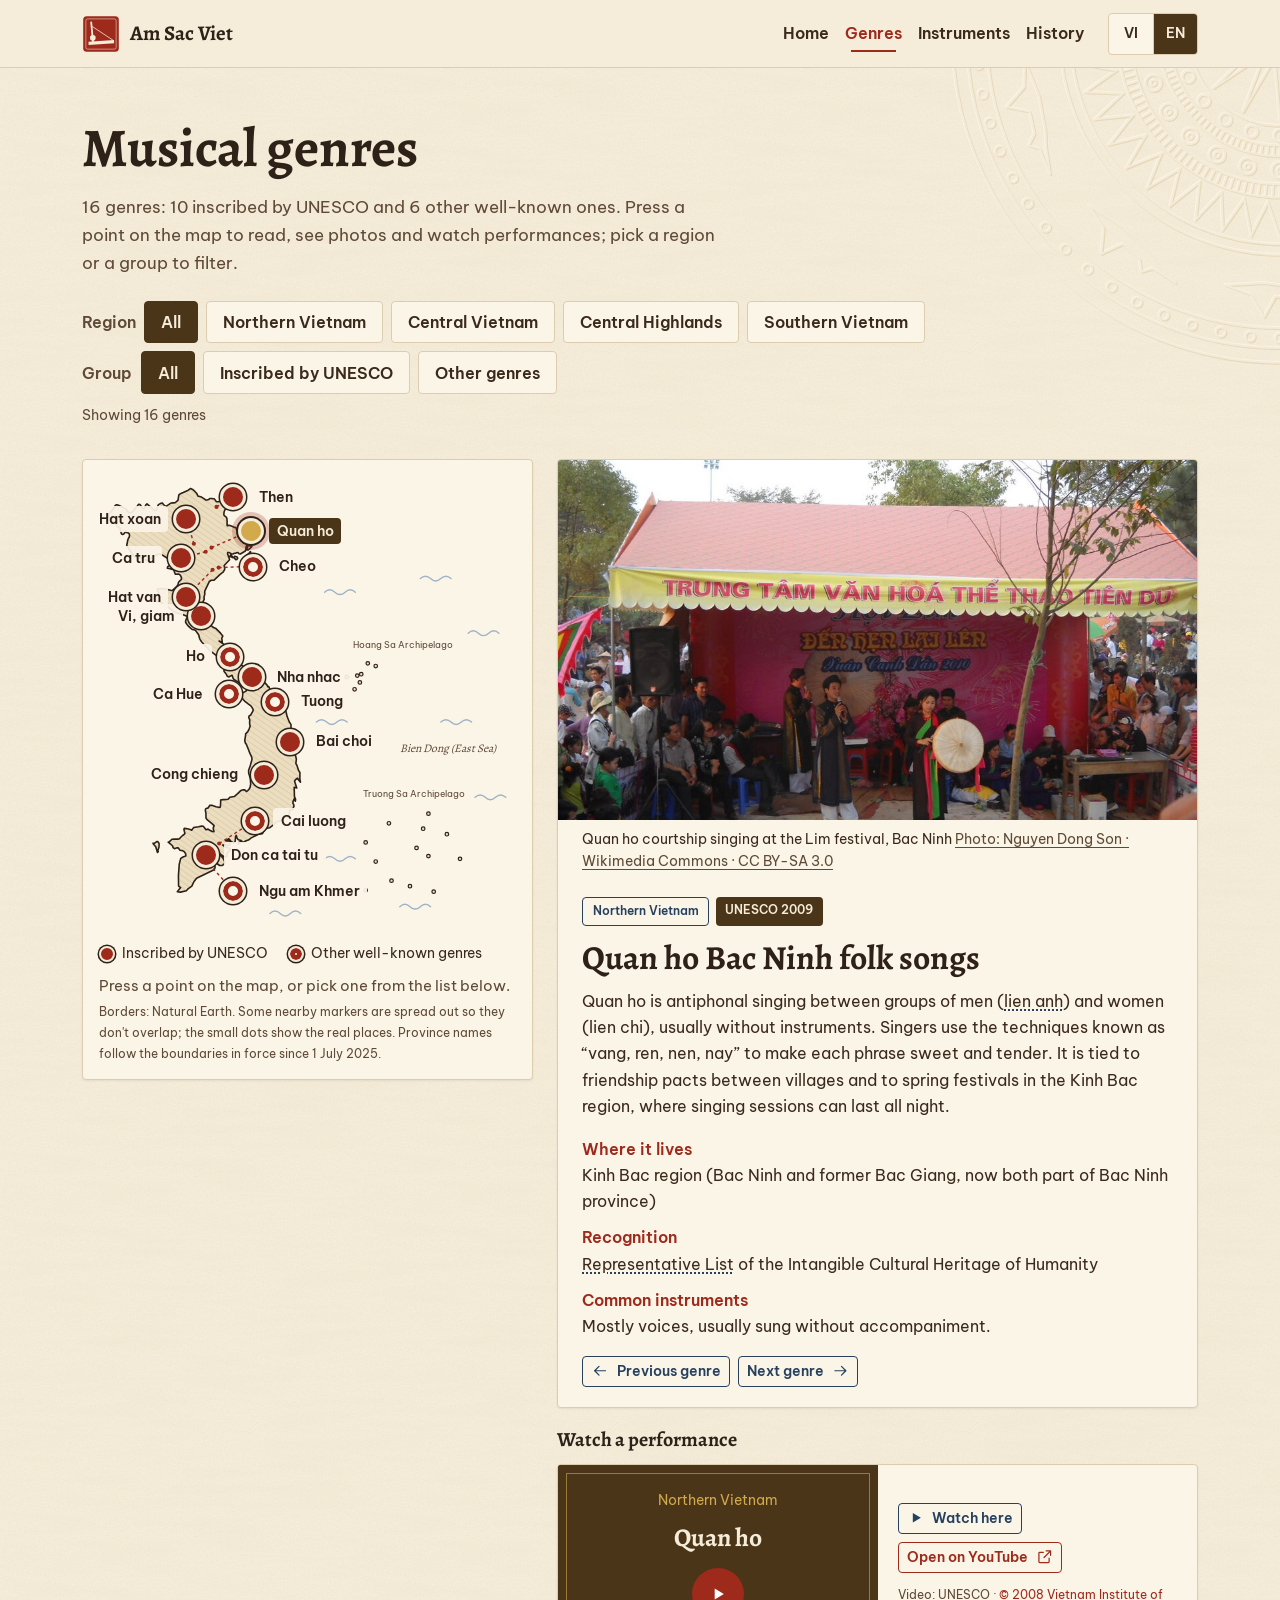
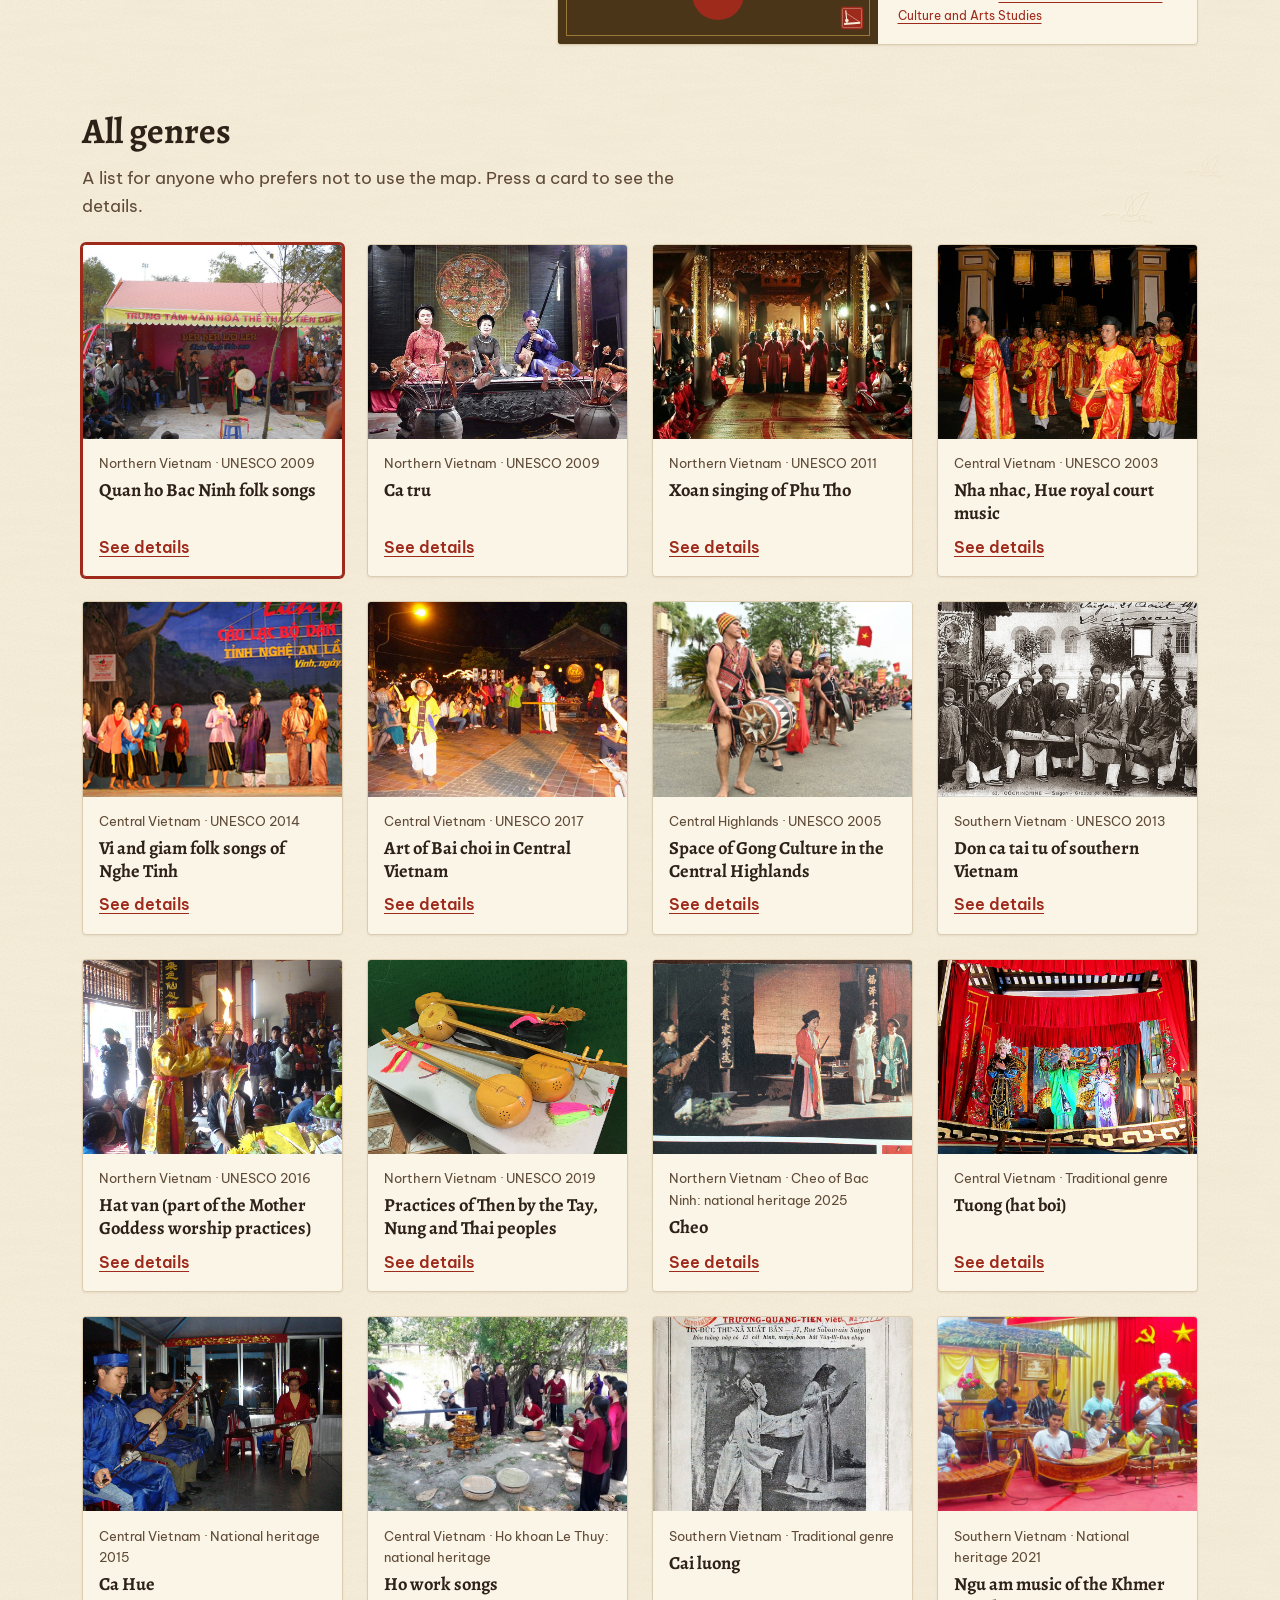
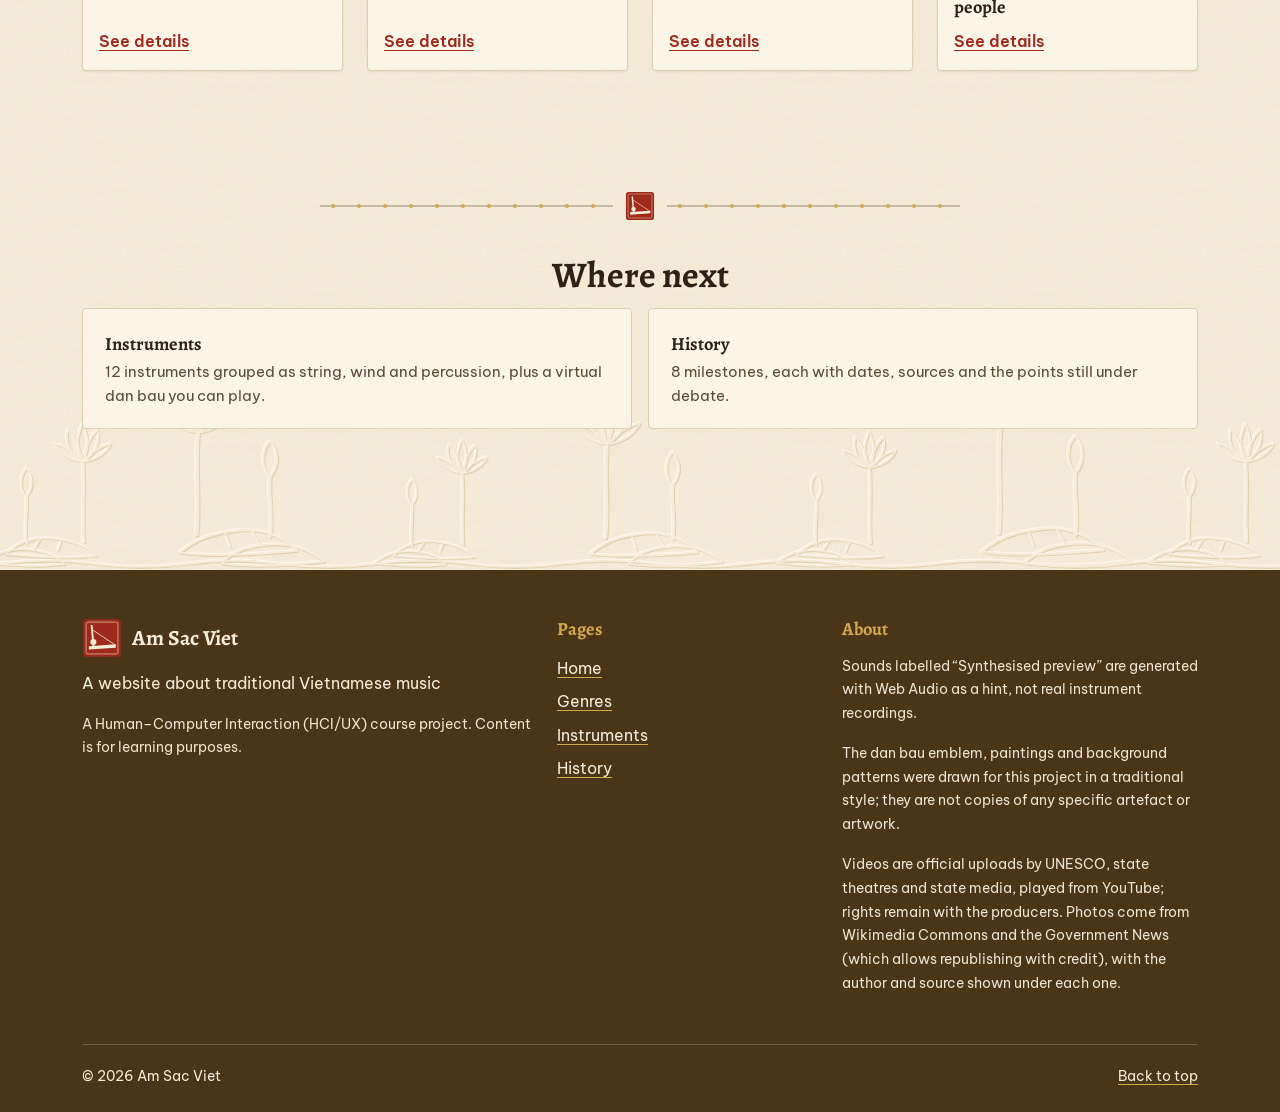
==== commit e29fa1ac: "Trang Loại hình: 16 loại hình, ảnh thật, tên tỉnh mới - Thêm hát văn, Then (UNESCO) và chèo, tuồng, " ====
--- a/Website-AmSacViet/genres.html
+++ b/Website-AmSacViet/genres.html
@@ -5,7 +5,7 @@
   <meta name="viewport" content="width=device-width, initial-scale=1">
   <title data-i18n="genres.meta.title">Loại hình âm nhạc | Âm Sắc Việt</title>
   <meta name="description" data-i18n-content="genres.meta.desc"
-        content="Bản đồ 8 loại hình âm nhạc truyền thống Việt Nam được UNESCO ghi danh, kèm mô tả, âm thanh và video biểu diễn.">
+        content="Bản đồ 16 loại hình âm nhạc truyền thống Việt Nam, 10 được UNESCO ghi danh, kèm ảnh, mô tả và video biểu diễn.">
   <link rel="icon" href="images/favicon.svg" type="image/svg+xml">
 
   <link rel="stylesheet" href="vendor/bootstrap/css/bootstrap.min.css">
@@ -33,15 +33,23 @@
       </div>
       <div class="container">
         <h1 id="genres-title" class="page-title" data-i18n="genres.title">Các loại hình âm nhạc</h1>
-        <p class="section-lead" data-i18n="genres.lead">Tám loại hình tiêu biểu đã được UNESCO ghi danh, từ Bắc Bộ vào Nam Bộ. Bấm vào một điểm trên bản đồ để đọc, nghe và xem biểu diễn; chọn một vùng để bản đồ phóng tới vùng đó.</p>
+        <p class="section-lead" data-i18n="genres.lead">16 loại hình: 10 được UNESCO ghi danh, 6 loại hình tiêu biểu khác. Bấm vào một điểm trên bản đồ để đọc, xem ảnh và video biểu diễn; chọn vùng hoặc nhóm để lọc.</p>
 
         <!-- Nút lọc theo vùng (genres.js gắn sự kiện) -->
         <div class="filter-bar" role="group" aria-label="Lọc theo vùng" data-i18n-aria-label="genres.filter.label">
+          <span class="filter-label" aria-hidden="true" data-i18n="genres.filter.short">Vùng</span>
           <button type="button" class="filter-btn" data-region="all" aria-pressed="true" data-i18n="genres.filter.all">Tất cả</button>
           <button type="button" class="filter-btn" data-region="north" aria-pressed="false" data-i18n="region.north">Bắc Bộ</button>
           <button type="button" class="filter-btn" data-region="central" aria-pressed="false" data-i18n="region.central">Trung Bộ</button>
           <button type="button" class="filter-btn" data-region="highlands" aria-pressed="false" data-i18n="region.highlands">Tây Nguyên</button>
           <button type="button" class="filter-btn" data-region="south" aria-pressed="false" data-i18n="region.south">Nam Bộ</button>
+        </div>
+        <!-- Lọc theo nhóm: UNESCO ghi danh / loại hình khác (genres.js gắn sự kiện) -->
+        <div class="filter-bar filter-bar-group" role="group" aria-label="Lọc theo nhóm" data-i18n-aria-label="genres.group.label">
+          <span class="filter-label" aria-hidden="true" data-i18n="genres.group.short">Nhóm</span>
+          <button type="button" class="filter-btn" data-group="all" aria-pressed="true" data-i18n="genres.filter.all">Tất cả</button>
+          <button type="button" class="filter-btn" data-group="unesco" aria-pressed="false" data-i18n="genres.group.unesco">UNESCO ghi danh</button>
+          <button type="button" class="filter-btn" data-group="other" aria-pressed="false" data-i18n="genres.group.other">Loại hình khác</button>
         </div>
         <p class="filter-count" id="filterCount" aria-live="polite"></p>
         <p class="visually-hidden" id="genreLive" aria-live="polite"></p>
@@ -56,8 +64,13 @@
             <div class="asv-card map-card">
               <!-- genres.js vẽ bản đồ (SVG) và các nút đánh dấu vào đây -->
               <div class="map-wrap" id="mapWrap"></div>
+              <!-- Chú thích hai kiểu điểm trên bản đồ -->
+              <ul class="map-legend">
+                <li><span class="map-dot" aria-hidden="true"></span><span data-i18n="genres.legend.unesco">Được UNESCO ghi danh</span></li>
+                <li><span class="map-dot is-other" aria-hidden="true"></span><span data-i18n="genres.legend.other">Loại hình tiêu biểu khác</span></li>
+              </ul>
               <p class="map-hint" data-i18n="genres.map.hint">Bấm vào một điểm trên bản đồ, hoặc chọn trong danh sách bên dưới.</p>
-              <p class="map-source" data-i18n="genres.map.source">Đường biên: Natural Earth. Bản đồ minh họa, không đúng tỉ lệ ở các điểm đánh dấu phía Bắc.</p>
+              <p class="map-source" data-i18n="genres.map.source">Đường biên: Natural Earth. Một số điểm gần nhau được dời ra cho khỏi chồng nhau; chấm nhỏ là vị trí thật. Tên tỉnh theo địa giới từ ngày 1/7/2025.</p>
             </div>
           </div>
           <div class="col-lg-7">
@@ -80,7 +93,6 @@
         <h2 id="list-title" class="section-title" data-i18n="genres.list.title">Tất cả loại hình</h2>
         <p class="section-lead mb-4" data-i18n="genres.list.lead">Danh sách dành cho bạn không muốn dùng bản đồ. Bấm vào một thẻ để xem chi tiết.</p>
         <div class="row g-4" id="genreList"></div>
-        <p class="genres-more" data-i18n="genres.more">Ngoài 8 loại hình này, UNESCO còn ghi danh hát văn trong Thực hành tín ngưỡng thờ Mẫu Tam phủ (2016) và Thực hành Then của người Tày, Nùng, Thái (2019).</p>
       </div>
     </section>
 
--- a/Website-AmSacViet/css/style.css
+++ b/Website-AmSacViet/css/style.css
@@ -925,6 +925,9 @@
 }
 .filter-btn:hover { border-color: var(--asv-son); color: var(--asv-son); }
 .filter-btn[aria-pressed="true"] { background: var(--asv-drum); border-color: var(--asv-drum); color: var(--asv-paper); }
+.filter-bar-group { margin-top: 0.5rem; }
+/* Chữ "Vùng" / "Nhóm" ở đầu mỗi hàng nút lọc */
+.filter-label { align-self: center; min-width: 3.2rem; font-weight: 600; color: var(--asv-muted); }
 .filter-count { margin: 0.6rem 0 0; font-size: 0.9rem; color: var(--asv-muted); }
 
 /* Bản đồ */
@@ -940,7 +943,11 @@
 .map-wave { fill: none; stroke: #9FB3C6; stroke-width: 1.4px; stroke-linecap: round; vector-effect: non-scaling-stroke; }
 .map-leader { stroke: var(--asv-son); stroke-width: 1.4px; stroke-dasharray: 3 3; fill: none; vector-effect: non-scaling-stroke; }
 .map-true { fill: var(--asv-son); }
-.map-hint { margin: 0.75rem 0 0.25rem; font-size: 0.92rem; color: var(--asv-muted); }
+/* Chú thích hai kiểu chấm */
+.map-legend { display: flex; flex-wrap: wrap; gap: 0.4rem 1.25rem; list-style: none; padding: 0; margin: 0.75rem 0 0; font-size: 0.9rem; }
+.map-legend li { display: inline-flex; align-items: center; gap: 0.45rem; }
+.map-legend .map-dot { width: 16px; height: 16px; border-width: 2px; }
+.map-hint { margin: 0.5rem 0 0.25rem; font-size: 0.92rem; color: var(--asv-muted); }
 .map-source { margin: 0; font-size: 0.78rem; color: var(--asv-muted); }
 
 /* Nút đánh dấu: chấm đỏ son, đang chọn thì vàng đồng và to hơn */
@@ -978,8 +985,11 @@
   white-space: nowrap;
 }
 .map-marker:hover .map-dot { background: var(--asv-son-dark); }
+/* Loại hình ngoài danh sách UNESCO: chấm rỗng (vòng đỏ son, giữa màu giấy) */
+.map-marker.is-other .map-dot, .map-dot.is-other { background: var(--asv-card); box-shadow: 0 0 0 1.5px var(--asv-heading), inset 0 0 0 5px var(--asv-son); }
+.map-marker.is-other:hover .map-dot { background: #F1E1C4; }
 .map-marker.is-active { z-index: 2; }
-.map-marker.is-active .map-dot { background: var(--asv-gold); box-shadow: 0 0 0 2px var(--asv-heading), 0 0 0 6px rgba(158, 42, 28, 0.25); }
+.map-marker.is-active .map-dot, .map-marker.is-other.is-active .map-dot { background: var(--asv-gold); box-shadow: 0 0 0 2px var(--asv-heading), 0 0 0 6px rgba(158, 42, 28, 0.25); }
 .map-marker.is-active .map-name { background: var(--asv-drum); color: var(--asv-paper); }
 
 .map-marker:focus-visible { outline: none; }
@@ -991,6 +1001,14 @@
 /* Hình nằm ngang ở đầu khung; cắt bớt trên dưới, giữ phần giữa có người biểu diễn */
 .genre-panel-media .media-frame { aspect-ratio: 16 / 7; }
 .genre-panel-media .media-frame.is-art img { object-fit: cover; object-position: center 62%; }
+/* Ảnh thật: khung 16:9, dòng chú thích và nguồn ảnh ngay dưới */
+.genre-photo { margin: 0; }
+.genre-photo .media-frame { aspect-ratio: 16 / 9; }
+.genre-photo .media-frame img { object-position: center 40%; }
+.genre-photo figcaption { padding: 0.5rem 1.5rem 0; font-size: 0.85rem; color: var(--asv-muted); }
+.photo-caption { color: var(--asv-text); }
+.photo-credit { color: var(--asv-muted); }
+.genre-novideo { color: var(--asv-muted); }
 .genre-panel-body { padding: 1.5rem 1.5rem 1.25rem; }
 .genre-tags { display: flex; flex-wrap: wrap; gap: 0.4rem; margin-bottom: 0.75rem; }
 .badge-unesco {
@@ -1002,6 +1020,7 @@
   font-size: 0.78rem;
   font-weight: 600;
 }
+.badge-unesco.is-other { background: var(--asv-cham); }
 .genre-name { font-size: clamp(1.6rem, 3vw, 2.1rem); margin-bottom: 0.6rem; }
 .genre-facts dt { font-weight: 600; color: var(--asv-son); }
 .genre-facts dd { margin-bottom: 0.6rem; }
@@ -1043,7 +1062,6 @@
 .genre-card-body { display: flex; flex-direction: column; gap: 0.2rem; padding: 0.9rem 1rem 1rem; flex: 1; }
 .genre-card-region { font-size: 0.82rem; color: var(--asv-muted); }
 .genre-card-name { font-family: var(--asv-font-heading); font-weight: 700; font-size: 1.15rem; color: var(--asv-heading); line-height: 1.25; }
-.genres-more { margin: 1.5rem 0 0; font-size: 0.92rem; color: var(--asv-muted); max-width: 48rem; }
 .genre-card-open { margin-top: auto; padding-top: 0.4rem; font-weight: 600; color: var(--asv-son); text-decoration: underline; text-underline-offset: 3px; }
 
 @media (max-width: 991.98px) {
@@ -1055,6 +1073,7 @@
   .map-dot { width: 22px; height: 22px; }
   .video-card.is-compact { flex-direction: column; }
   .genre-panel-body { padding: 1.25rem 1.1rem; }
+  .genre-photo figcaption { padding: 0.5rem 1.1rem 0; }
 }
 
 /* Trang nhạc cụ (instruments.html) */
@@ -1327,7 +1346,6 @@
 .hist-card { padding: 1.75rem; }
 .hist-figure { margin: 0; }
 .hist-figure .media-frame { border-radius: var(--asv-radius); overflow: hidden; border: 1px solid var(--asv-border); }
-.hist-scene-note { margin-top: 0.4rem; font-size: 0.82rem; color: var(--asv-muted); }
 .hist-period { margin-bottom: 0.25rem; font-weight: 600; color: var(--asv-son); }
 .hist-title { font-size: clamp(1.5rem, 3vw, 2rem); margin-bottom: 0.75rem; }
 .hist-summary { font-size: 1.05rem; }
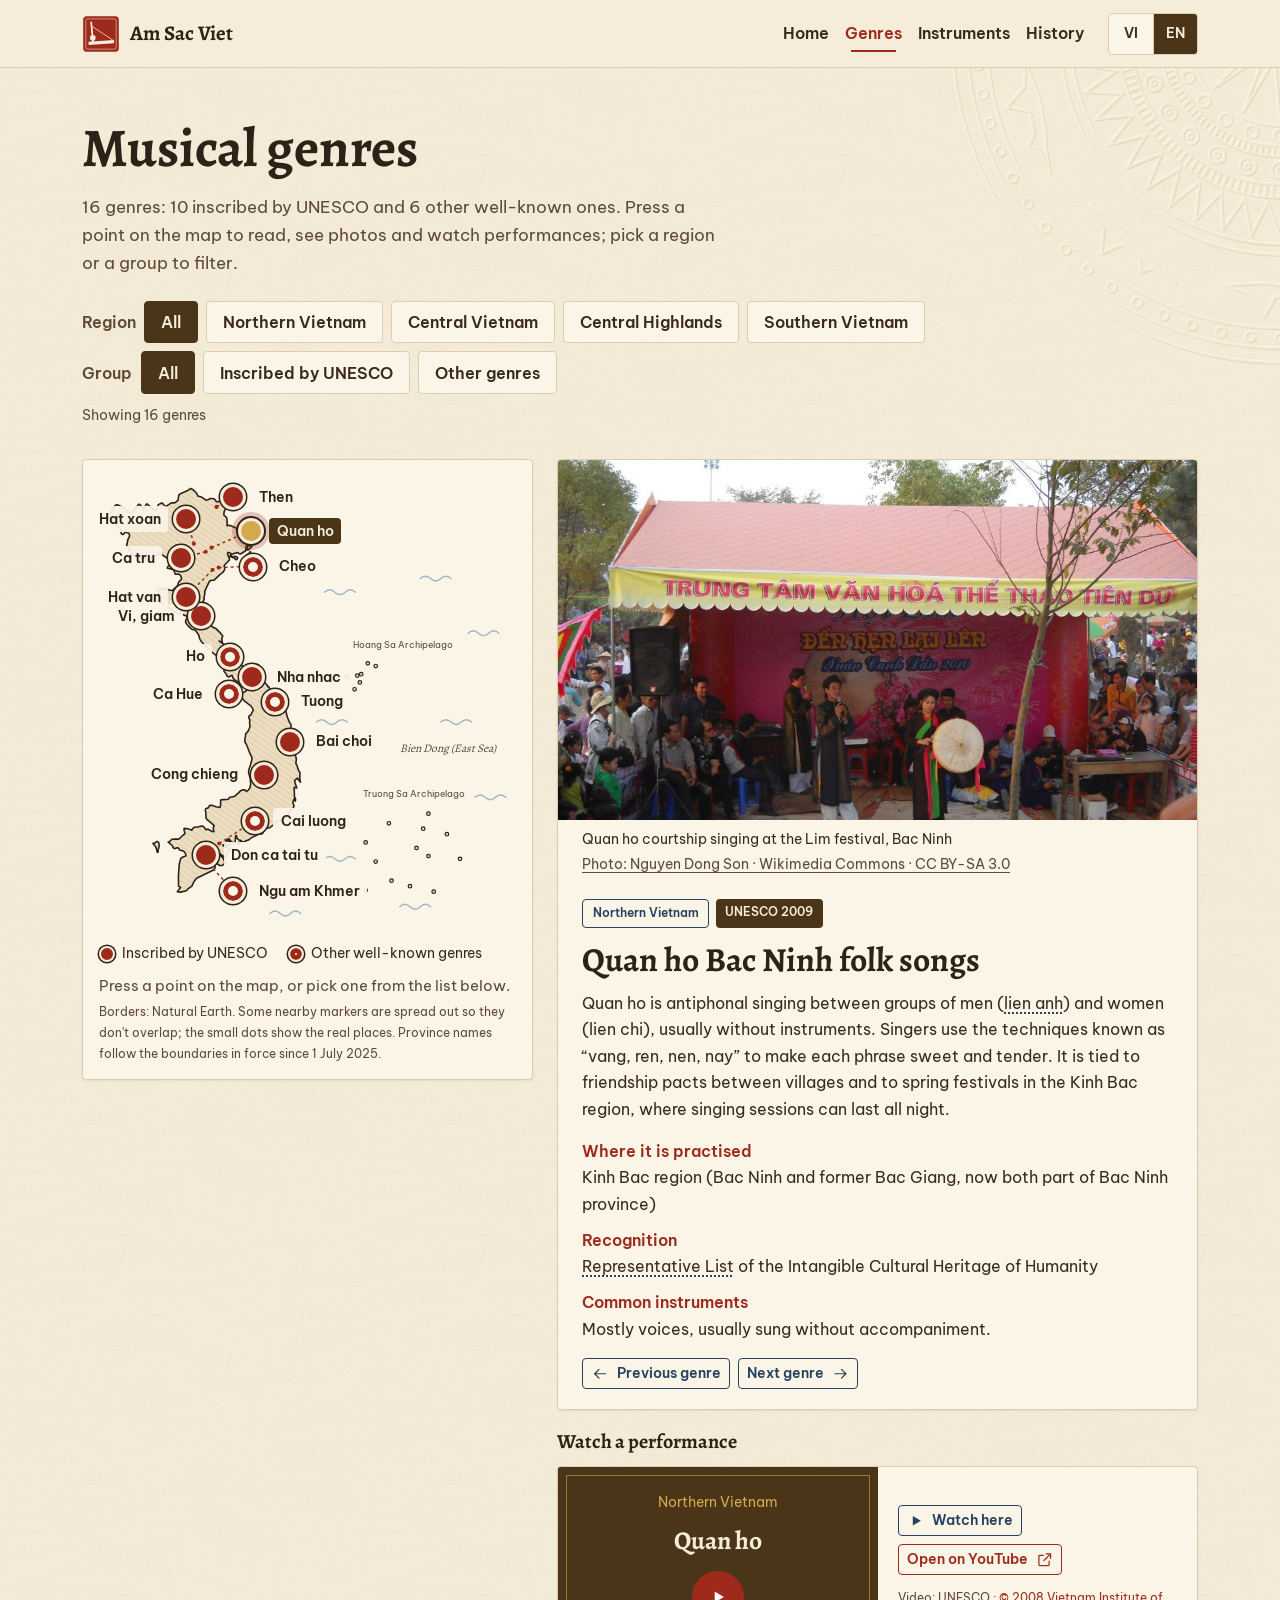
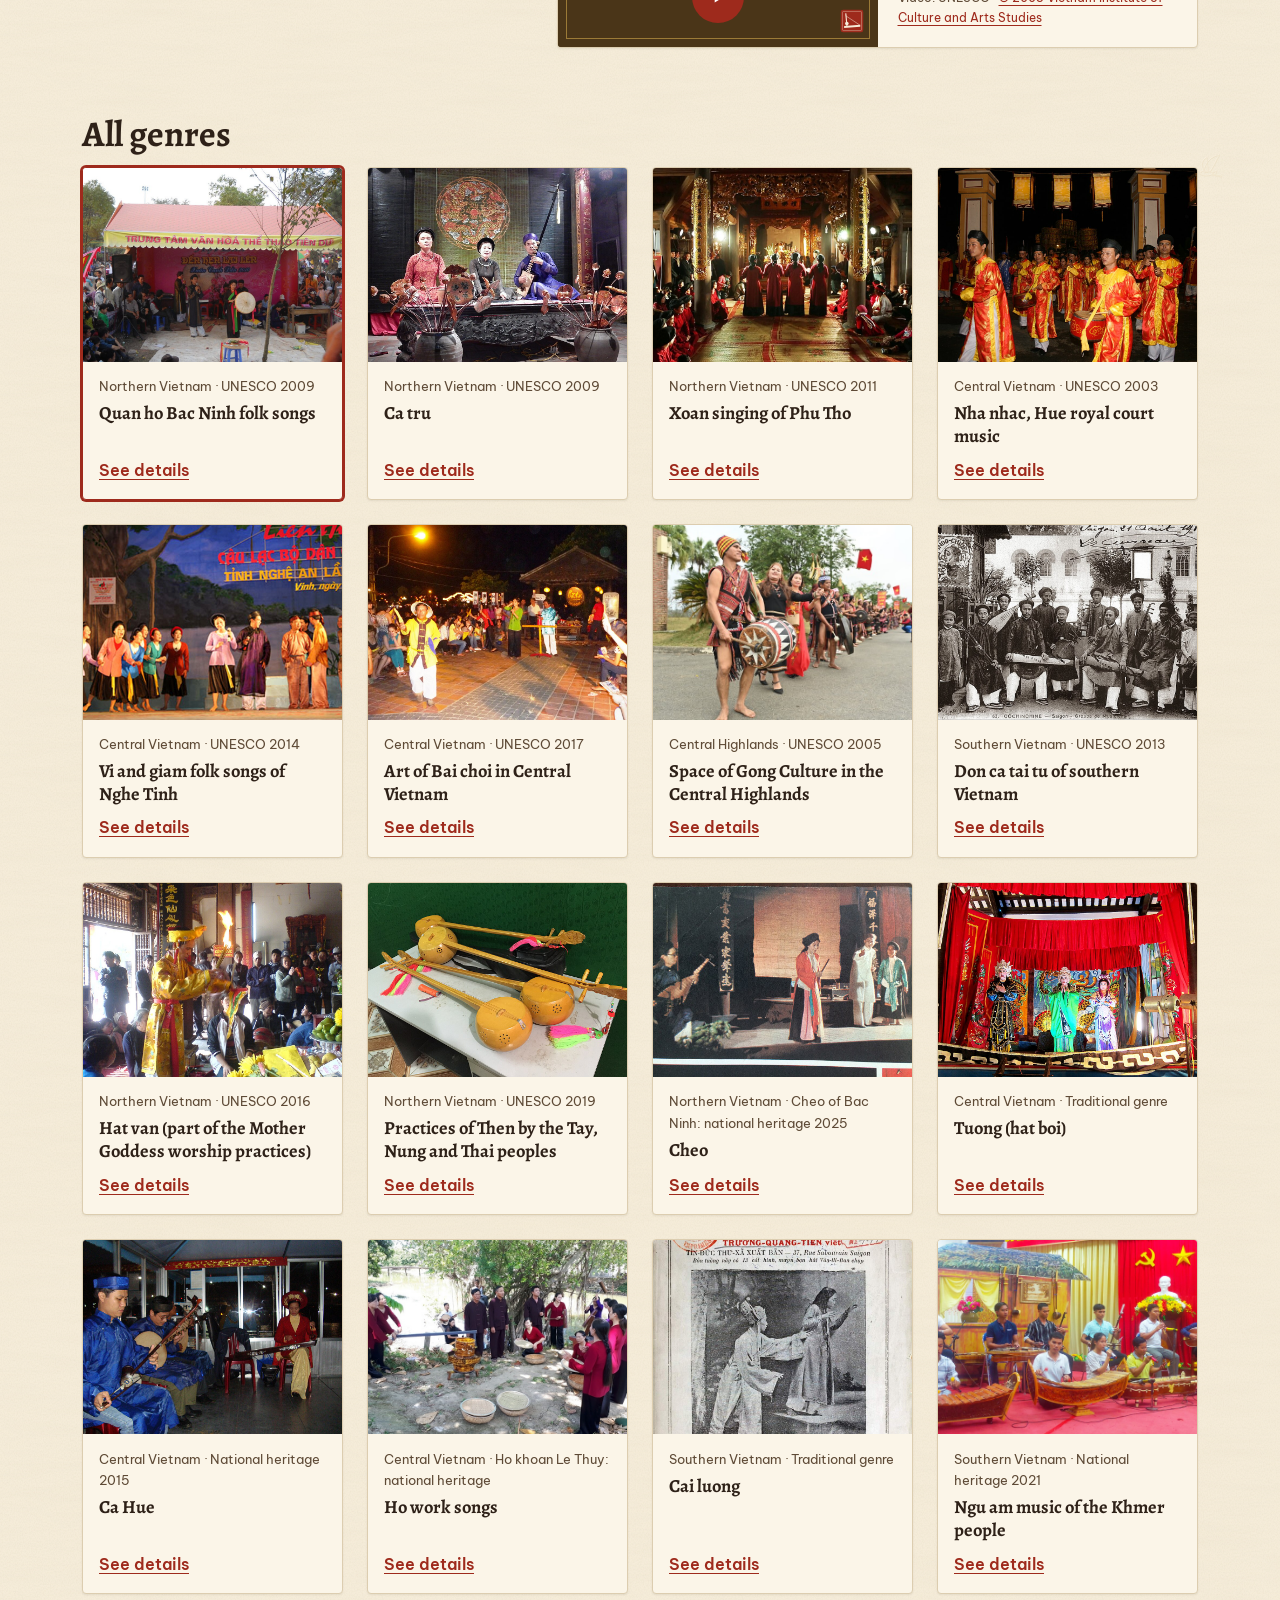
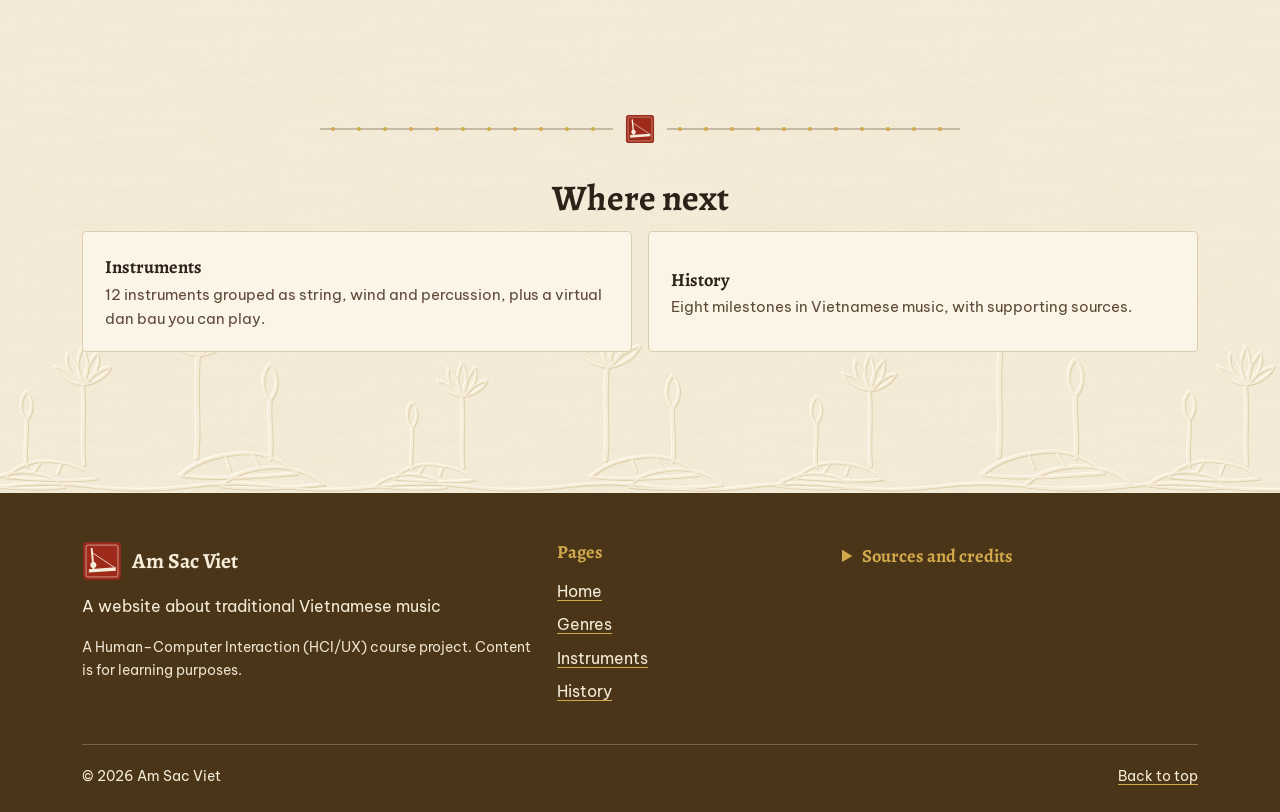
==== commit 8e2c9eb8: "Refine bilingual copy and use photographs on homepage" ====
--- a/Website-AmSacViet/genres.html
+++ b/Website-AmSacViet/genres.html
@@ -91,7 +91,6 @@
       </div>
       <div class="container">
         <h2 id="list-title" class="section-title" data-i18n="genres.list.title">Tất cả loại hình</h2>
-        <p class="section-lead mb-4" data-i18n="genres.list.lead">Danh sách dành cho bạn không muốn dùng bản đồ. Bấm vào một thẻ để xem chi tiết.</p>
         <div class="row g-4" id="genreList"></div>
       </div>
     </section>
--- a/Website-AmSacViet/css/style.css
+++ b/Website-AmSacViet/css/style.css
@@ -1346,6 +1346,10 @@
 .hist-card { padding: 1.75rem; }
 .hist-figure { margin: 0; }
 .hist-figure .media-frame { border-radius: var(--asv-radius); overflow: hidden; border: 1px solid var(--asv-border); }
+/* Ảnh thật: hiện trọn ảnh (không cắt), chú thích nhỏ bên dưới */
+.hist-figure .media-frame img { height: auto; }
+.hist-figure figcaption { padding-top: 0.5rem; font-size: 0.85rem; color: var(--asv-muted); }
+.photo-credit { display: inline-block; margin-top: 0.15rem; }
 .hist-period { margin-bottom: 0.25rem; font-weight: 600; color: var(--asv-son); }
 .hist-title { font-size: clamp(1.5rem, 3vw, 2rem); margin-bottom: 0.75rem; }
 .hist-summary { font-size: 1.05rem; }
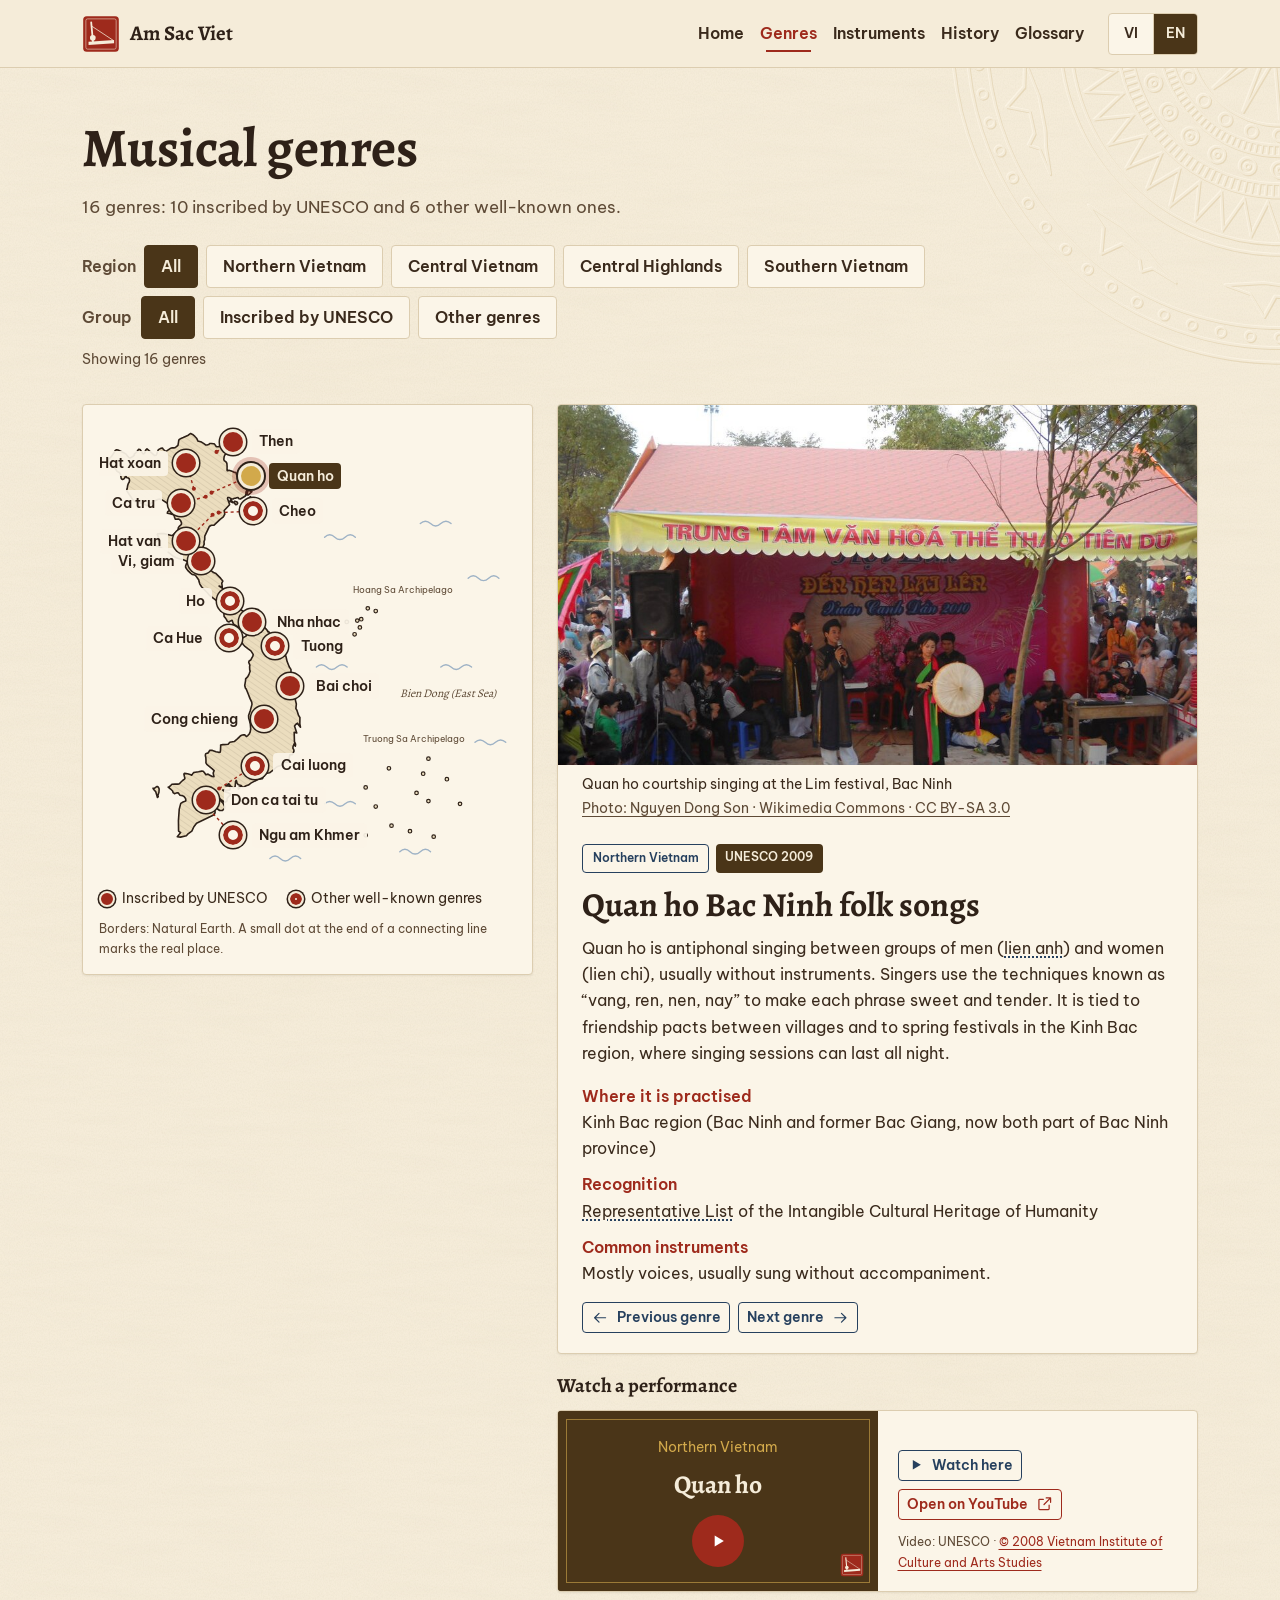
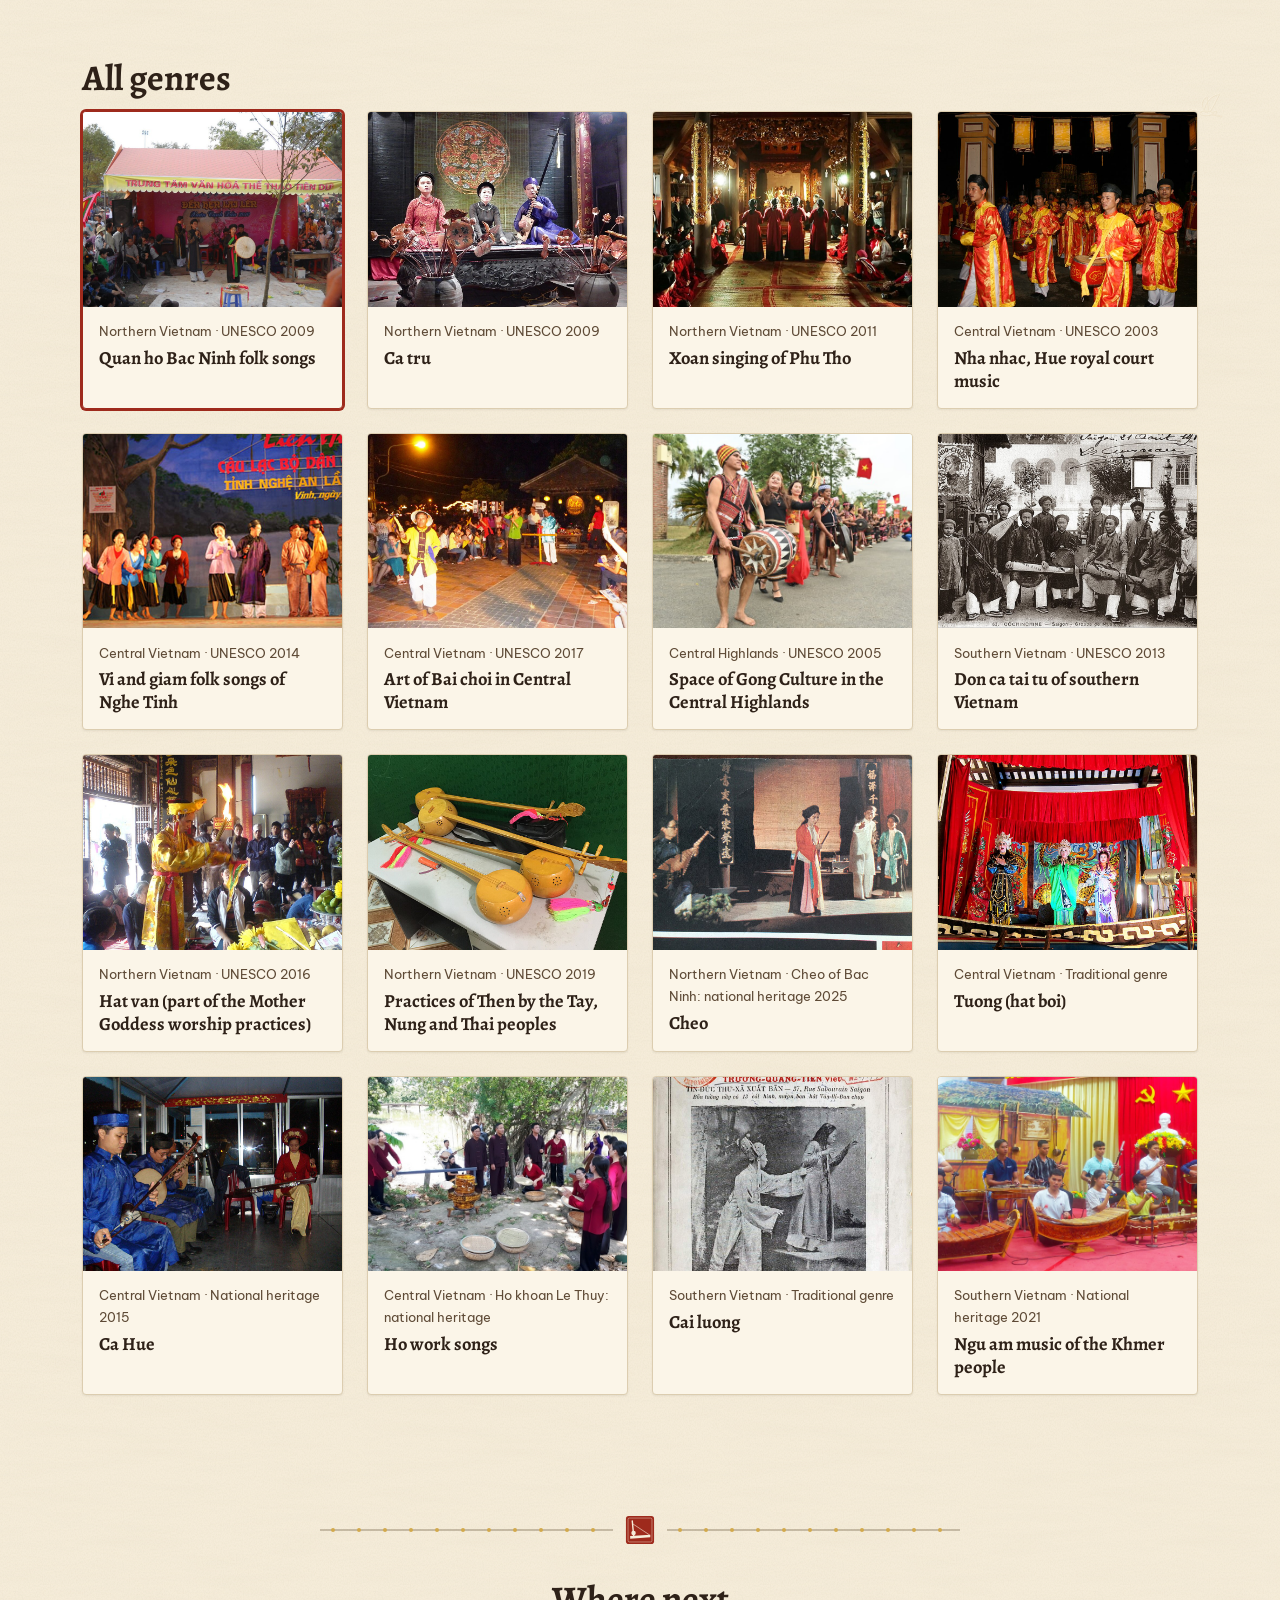
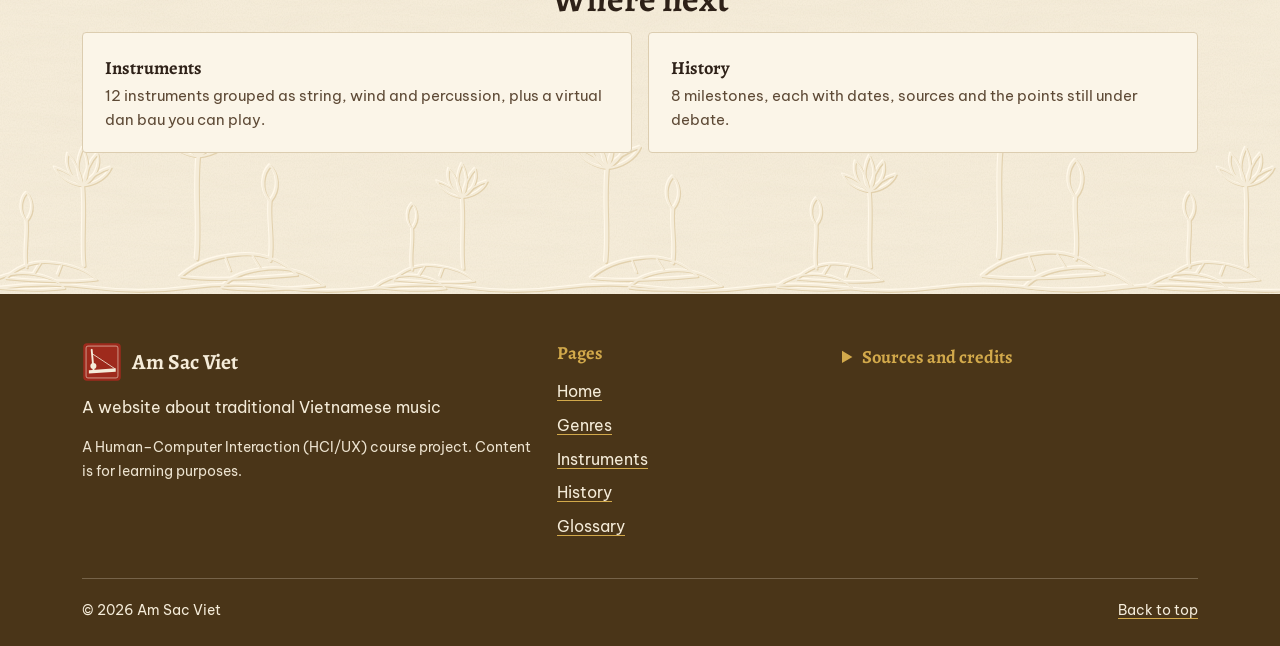
==== commit ab3710e2: "Thêm trang Thuật ngữ, bỏ chú thích nhỏ lặp ý" ====
--- a/Website-AmSacViet/genres.html
+++ b/Website-AmSacViet/genres.html
@@ -33,7 +33,7 @@
       </div>
       <div class="container">
         <h1 id="genres-title" class="page-title" data-i18n="genres.title">Các loại hình âm nhạc</h1>
-        <p class="section-lead" data-i18n="genres.lead">16 loại hình: 10 được UNESCO ghi danh, 6 loại hình tiêu biểu khác. Bấm vào một điểm trên bản đồ để đọc, xem ảnh và video biểu diễn; chọn vùng hoặc nhóm để lọc.</p>
+        <p class="section-lead" data-i18n="genres.lead">16 loại hình: 10 được UNESCO ghi danh, 6 loại hình tiêu biểu khác.</p>
 
         <!-- Nút lọc theo vùng (genres.js gắn sự kiện) -->
         <div class="filter-bar" role="group" aria-label="Lọc theo vùng" data-i18n-aria-label="genres.filter.label">
@@ -69,8 +69,7 @@
                 <li><span class="map-dot" aria-hidden="true"></span><span data-i18n="genres.legend.unesco">Được UNESCO ghi danh</span></li>
                 <li><span class="map-dot is-other" aria-hidden="true"></span><span data-i18n="genres.legend.other">Loại hình tiêu biểu khác</span></li>
               </ul>
-              <p class="map-hint" data-i18n="genres.map.hint">Bấm vào một điểm trên bản đồ, hoặc chọn trong danh sách bên dưới.</p>
-              <p class="map-source" data-i18n="genres.map.source">Đường biên: Natural Earth. Một số điểm gần nhau được dời ra cho khỏi chồng nhau; chấm nhỏ là vị trí thật. Tên tỉnh theo địa giới từ ngày 1/7/2025.</p>
+              <p class="map-source" data-i18n="genres.map.source">Đường biên: Natural Earth. Chấm nhỏ ở cuối đường nối là vị trí thật.</p>
             </div>
           </div>
           <div class="col-lg-7">
--- a/Website-AmSacViet/css/style.css
+++ b/Website-AmSacViet/css/style.css
@@ -334,6 +334,7 @@
 
 /* "Xem tiếp" */
 .explore-next { padding: 3.5rem 0 4.5rem; }
+.explore-next--plain { padding: 0; min-height: 7rem; }
 .next-card {
   display: flex;
   align-items: center;
@@ -446,7 +447,6 @@
 .hero-text { text-align: center; margin: 0 auto 1.75rem; }
 .hero .display-title { font-size: clamp(2.2rem, 5.2vw, 3.6rem); margin-bottom: 0.75rem; }
 .hero .lead { font-size: 1.12rem; color: var(--asv-muted); max-width: 36rem; margin: 0 auto 1.5rem; }
-.screen-hint { text-align: center; margin: 0 0 0.75rem; font-size: 0.92rem; color: var(--asv-muted); }
 
 /* Cây đàn bầu nằm ngang ngay dưới bình phong tranh */
 .bau-stage {
@@ -509,14 +509,6 @@
 .path-card:hover, .path-card:focus-within { border-color: var(--asv-son); }
 .path-card h3 { font-size: 1.5rem; margin-bottom: 0.5rem; }
 .path-card p { color: var(--asv-muted); flex: 1; }
-.path-card .path-more {
-  flex: none;
-  margin: 0;
-  font-weight: 600;
-  color: var(--asv-son);
-  text-decoration: underline;
-  text-underline-offset: 3px;
-}
 /* Cả thẻ bấm được nhờ ::after của link tiêu đề */
 .card-link { color: inherit; text-decoration: none; }
 .card-link::after { content: ""; position: absolute; inset: 0; }
@@ -708,15 +700,6 @@
 .welcome-title { font-size: clamp(2.6rem, 8vw, 4.6rem); margin: 0.25rem 0 0; }
 .welcome-tagline { color: var(--asv-muted); font-size: 1.1rem; margin: 0; }
 .welcome-enter { margin-top: 0.5rem; min-width: 220px; }
-.welcome-hint {
-  display: inline-flex;
-  align-items: center;
-  gap: 0.4rem;
-  margin: 0;
-  color: var(--asv-muted);
-  font-size: 0.9rem;
-}
-.welcome-hint .icon { color: var(--asv-son); animation: asv-bob 1.6s ease-in-out infinite; }
 /* Sợi dây đàn rung nhẹ chạy ngang màn hình */
 .welcome-string { position: absolute; left: 0; bottom: 16%; width: 100%; height: 40px; }
 .welcome-string path {
@@ -779,15 +762,6 @@
 .video-meta { color: var(--asv-muted); font-size: 0.88rem; margin-bottom: 0.9rem; }
 .video-actions { display: flex; flex-wrap: wrap; gap: 0.5rem; margin-top: auto; }
 .video-credit { margin: 0.8rem 0 0; font-size: 0.78rem; color: var(--asv-muted); }
-.video-file-note {
-  max-width: 48rem;
-  padding: 0.7rem 1rem;
-  background: var(--asv-card);
-  border: 1px solid var(--asv-border);
-  border-left: 3px solid var(--asv-cham);
-  border-radius: var(--asv-radius);
-  font-size: 0.92rem;
-}
 
 /* Hoa văn nền trang chủ
    Bố cục có chủ đích: vòng trống đồng lấp ló góc trên phải, đàn hạc bay theo một đường cong,
@@ -947,8 +921,7 @@
 .map-legend { display: flex; flex-wrap: wrap; gap: 0.4rem 1.25rem; list-style: none; padding: 0; margin: 0.75rem 0 0; font-size: 0.9rem; }
 .map-legend li { display: inline-flex; align-items: center; gap: 0.45rem; }
 .map-legend .map-dot { width: 16px; height: 16px; border-width: 2px; }
-.map-hint { margin: 0.5rem 0 0.25rem; font-size: 0.92rem; color: var(--asv-muted); }
-.map-source { margin: 0; font-size: 0.78rem; color: var(--asv-muted); }
+.map-source { margin: 0.5rem 0 0; font-size: 0.78rem; color: var(--asv-muted); }
 
 /* Nút đánh dấu: chấm đỏ son, đang chọn thì vàng đồng và to hơn */
 .map-marker {
@@ -1062,7 +1035,6 @@
 .genre-card-body { display: flex; flex-direction: column; gap: 0.2rem; padding: 0.9rem 1rem 1rem; flex: 1; }
 .genre-card-region { font-size: 0.82rem; color: var(--asv-muted); }
 .genre-card-name { font-family: var(--asv-font-heading); font-weight: 700; font-size: 1.15rem; color: var(--asv-heading); line-height: 1.25; }
-.genre-card-open { margin-top: auto; padding-top: 0.4rem; font-weight: 600; color: var(--asv-son); text-decoration: underline; text-underline-offset: 3px; }
 
 @media (max-width: 991.98px) {
   .map-card { max-width: 520px; margin: 0 auto; }
@@ -1090,7 +1062,6 @@
 }
 .inst-search .form-control:focus { border-color: var(--asv-cham); box-shadow: 0 0 0 3px rgba(38, 64, 94, 0.25); }
 .inst-search .form-control::placeholder { color: #7A6650; } /* 4.6:1 trên nền thẻ */
-.inst-search-hint { display: block; margin-top: 0.3rem; color: var(--asv-muted); font-size: 0.82rem; }
 .family-hint { margin: 1rem 0 0; color: var(--asv-text); max-width: 46rem; }
 
 /* Thẻ nhạc cụ */
@@ -1111,7 +1082,6 @@
 .inst-card-tags { margin-bottom: 0.2rem; }
 .inst-card-name { font-family: var(--asv-font-heading); font-weight: 700; font-size: 1.2rem; color: var(--asv-heading); line-height: 1.2; }
 .inst-card-gloss { font-size: 0.88rem; color: var(--asv-muted); }
-.inst-card-open { margin-top: auto; padding-top: 0.45rem; font-weight: 600; color: var(--asv-son); text-decoration: underline; text-underline-offset: 3px; }
 [data-col][hidden] { display: none; }
 
 /* Không tìm thấy */
@@ -1271,7 +1241,7 @@
 
 /* Tôn trọng người dùng muốn giảm chuyển động */
 @media (prefers-reduced-motion: reduce) {
-  .mt-wave, .eq i, .welcome-hint .icon, .bg-drum-spin { animation: none; }
+  .mt-wave, .eq i, .bg-drum-spin { animation: none; }
   .bg-ripple { display: none; }
   .eq i { height: 12px; }
   .bau-touch.is-on { animation-duration: 0.01s; }
@@ -1431,11 +1401,35 @@
 .gloss-pop-def { margin: 0 0 0.75rem; }
 .gloss-pop-actions { display: flex; align-items: center; justify-content: space-between; gap: 0.75rem; flex-wrap: wrap; }
 .gloss-pop-actions a { color: var(--asv-cham); }
-.gloss-list { margin: 0; padding: 1.25rem 1.5rem; columns: 2 22rem; column-gap: 2.5rem; }
-.gloss-item { break-inside: avoid; padding: 0.6rem 0; border-bottom: 1px solid var(--asv-border); }
-.gloss-item dt { font-family: var(--asv-font-heading); font-size: 1.08rem; color: var(--asv-heading); }
-.gloss-item dd { margin: 0.15rem 0 0; }
-.gloss-item:target { background: rgba(38, 64, 94, 0.08); }
+/* Trang Thuật ngữ (glossary.html): mỗi nhóm một tiêu đề, các mục từ xếp hai cột */
+.gloss-group + .gloss-group { margin-top: 2.75rem; }
+.gloss-group[hidden] { display: none; }
+.gloss-group-title {
+  font-size: 1.6rem;
+  margin-bottom: 1rem;
+  padding-bottom: 0.45rem;
+  border-bottom: 1px solid var(--asv-border);
+}
+.gloss-entry {
+  display: flex;
+  flex-direction: column;
+  height: 100%;
+  padding: 1.25rem 1.4rem;
+  scroll-margin-top: 6rem; /* chừa chỗ cho thanh menu dính đầu trang */
+}
+.gloss-entry-term { font-size: 1.4rem; margin-bottom: 0.4rem; }
+.gloss-entry-def { margin-bottom: 1rem; }
+/* Link liên quan và các nút nằm sát đáy thẻ, thẳng hàng giữa hai cột */
+.gloss-entry-foot { margin-top: auto; display: flex; flex-direction: column; gap: 0.75rem; }
+.gloss-entry-related { display: flex; flex-wrap: wrap; align-items: center; gap: 0.4rem 0.5rem; }
+.gloss-entry-related .chip-list { margin: 0; }
+.gloss-entry-label { font-size: 0.88rem; font-weight: 600; color: var(--asv-muted); }
+.gloss-entry-actions { display: flex; flex-wrap: wrap; gap: 0.5rem; }
+.gloss-entry-actions .btn { display: inline-flex; align-items: center; gap: 0.35rem; }
+/* Mục vừa mở bằng địa chỉ glossary.html#id hoặc "Đến mục từ này" */
+.gloss-entry.is-target { border-color: var(--asv-cham); box-shadow: 0 0 0 2px var(--asv-cham); }
+.gloss-entry:focus { outline: none; }
+.gloss-entry:focus-visible { outline: 3px solid var(--asv-cham); outline-offset: 2px; }
 
 /* Năm âm và bảy âm: hai hàng 8 cột thẳng hàng theo cao độ */
 .scale-card { padding: 1.5rem; }
@@ -1490,7 +1484,7 @@
   .scale-key { font-size: 0.85rem; padding: 0.15rem 0; min-height: 52px; }
   .rec-actions .btn { flex: 1 1 calc(50% - 0.5rem); justify-content: center; }
   .rec-item-actions { display: flex; margin-top: 0.3rem; }
-  .gloss-list { padding: 1rem; }
+  .gloss-entry { padding: 1.1rem 1rem; }
 }
 
 /* Màn hình nhỏ (từ 360px) */
